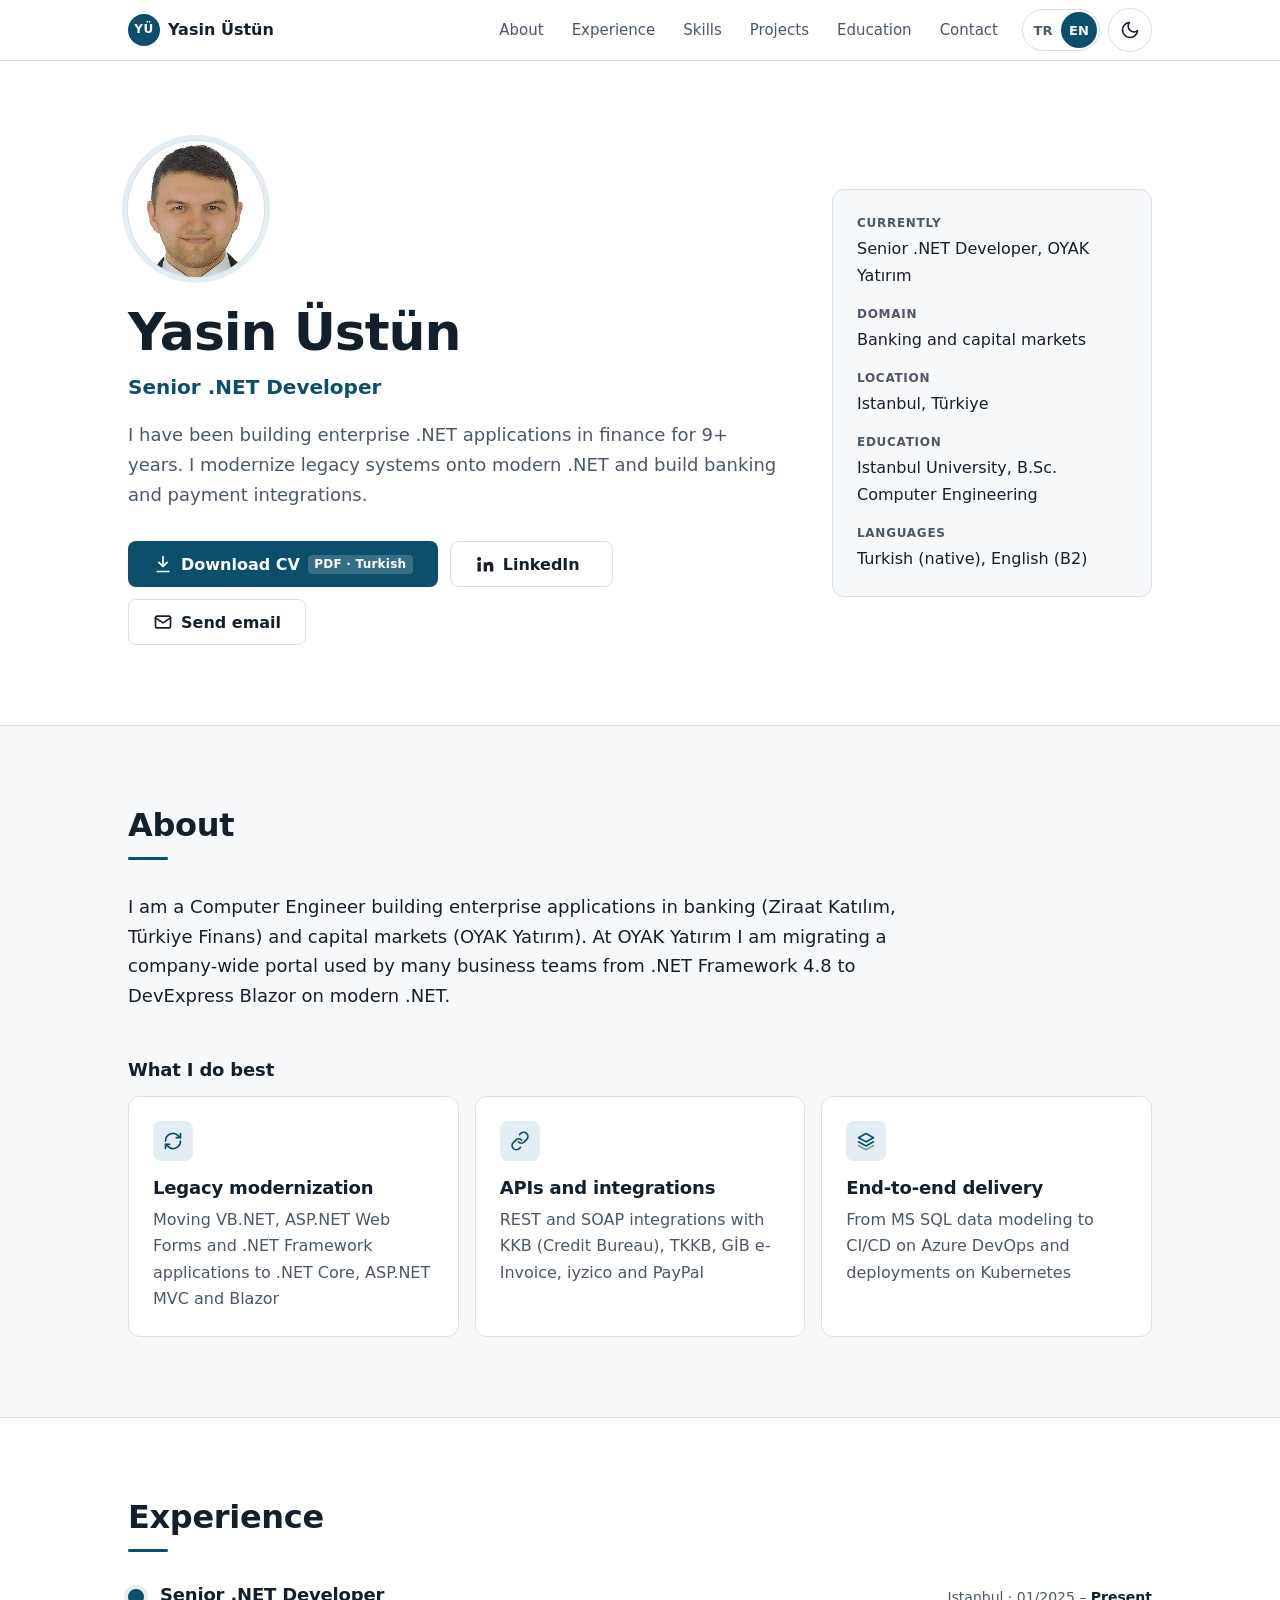
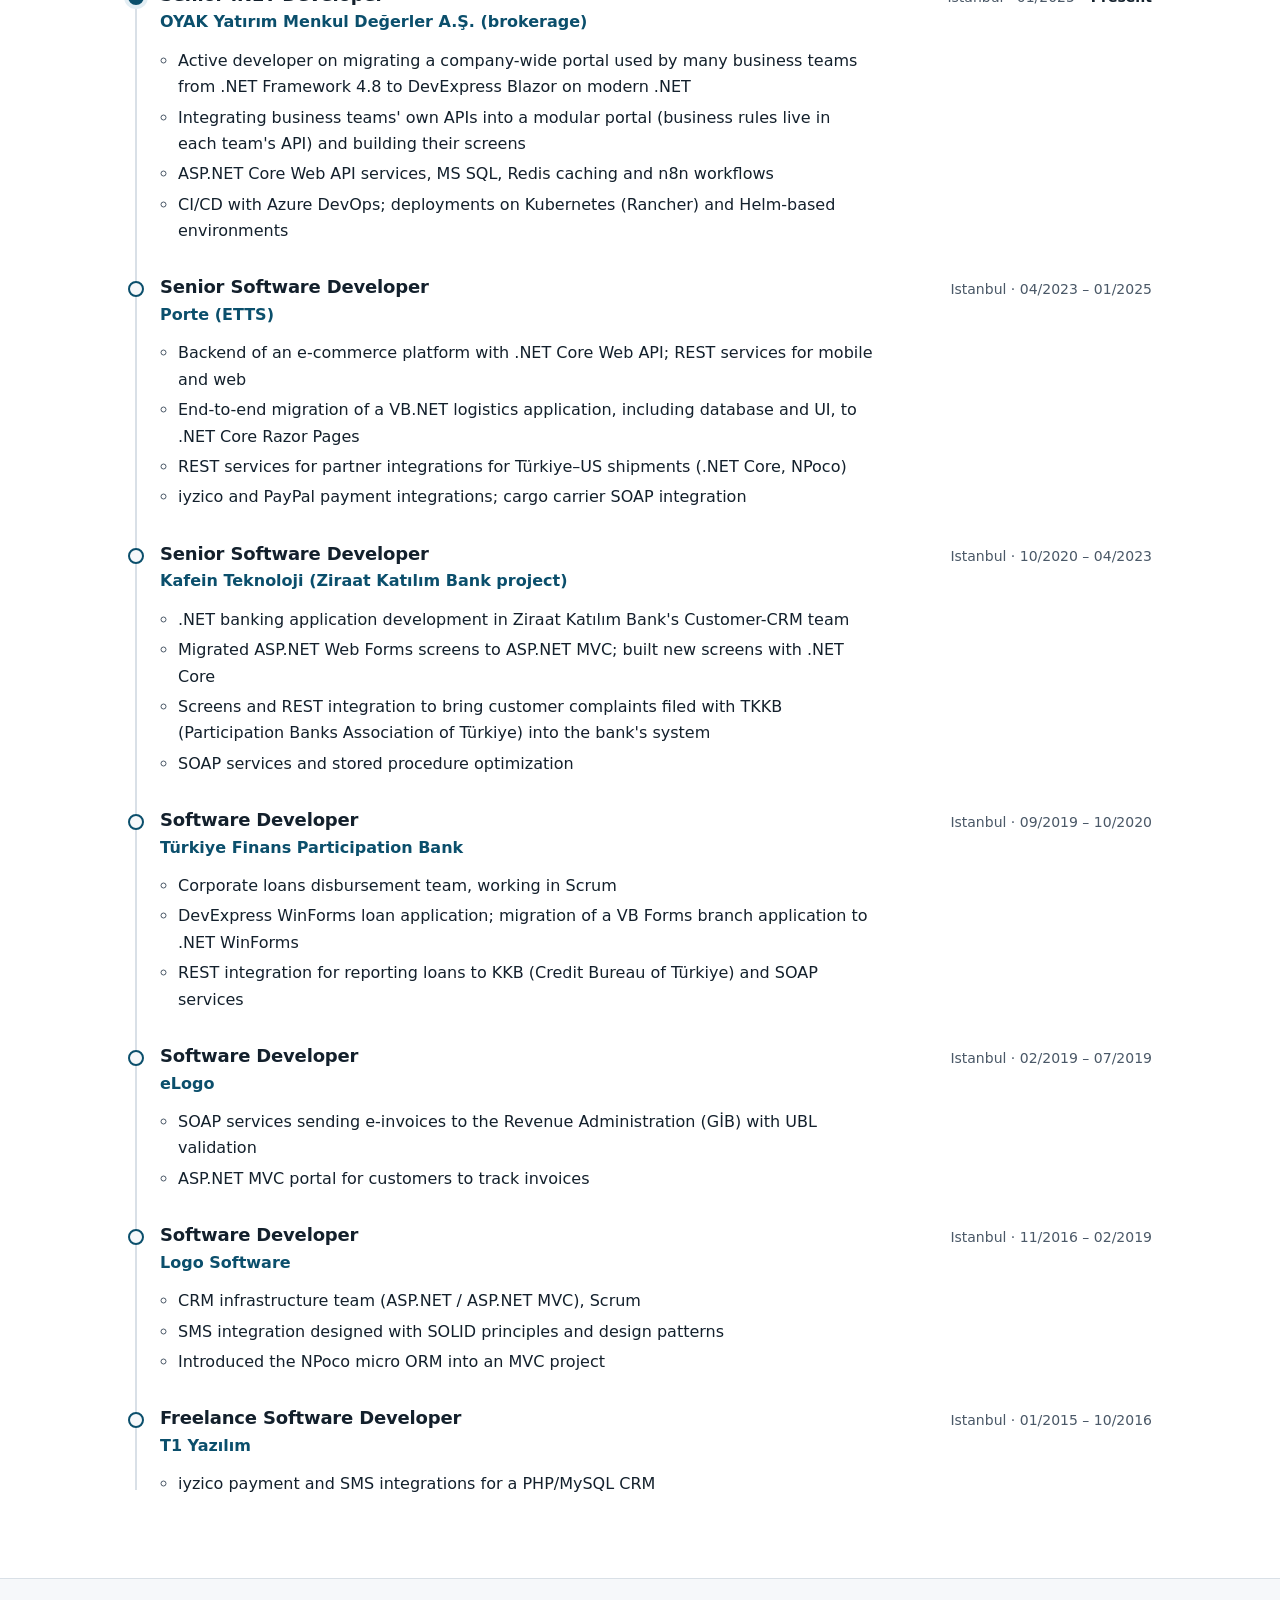
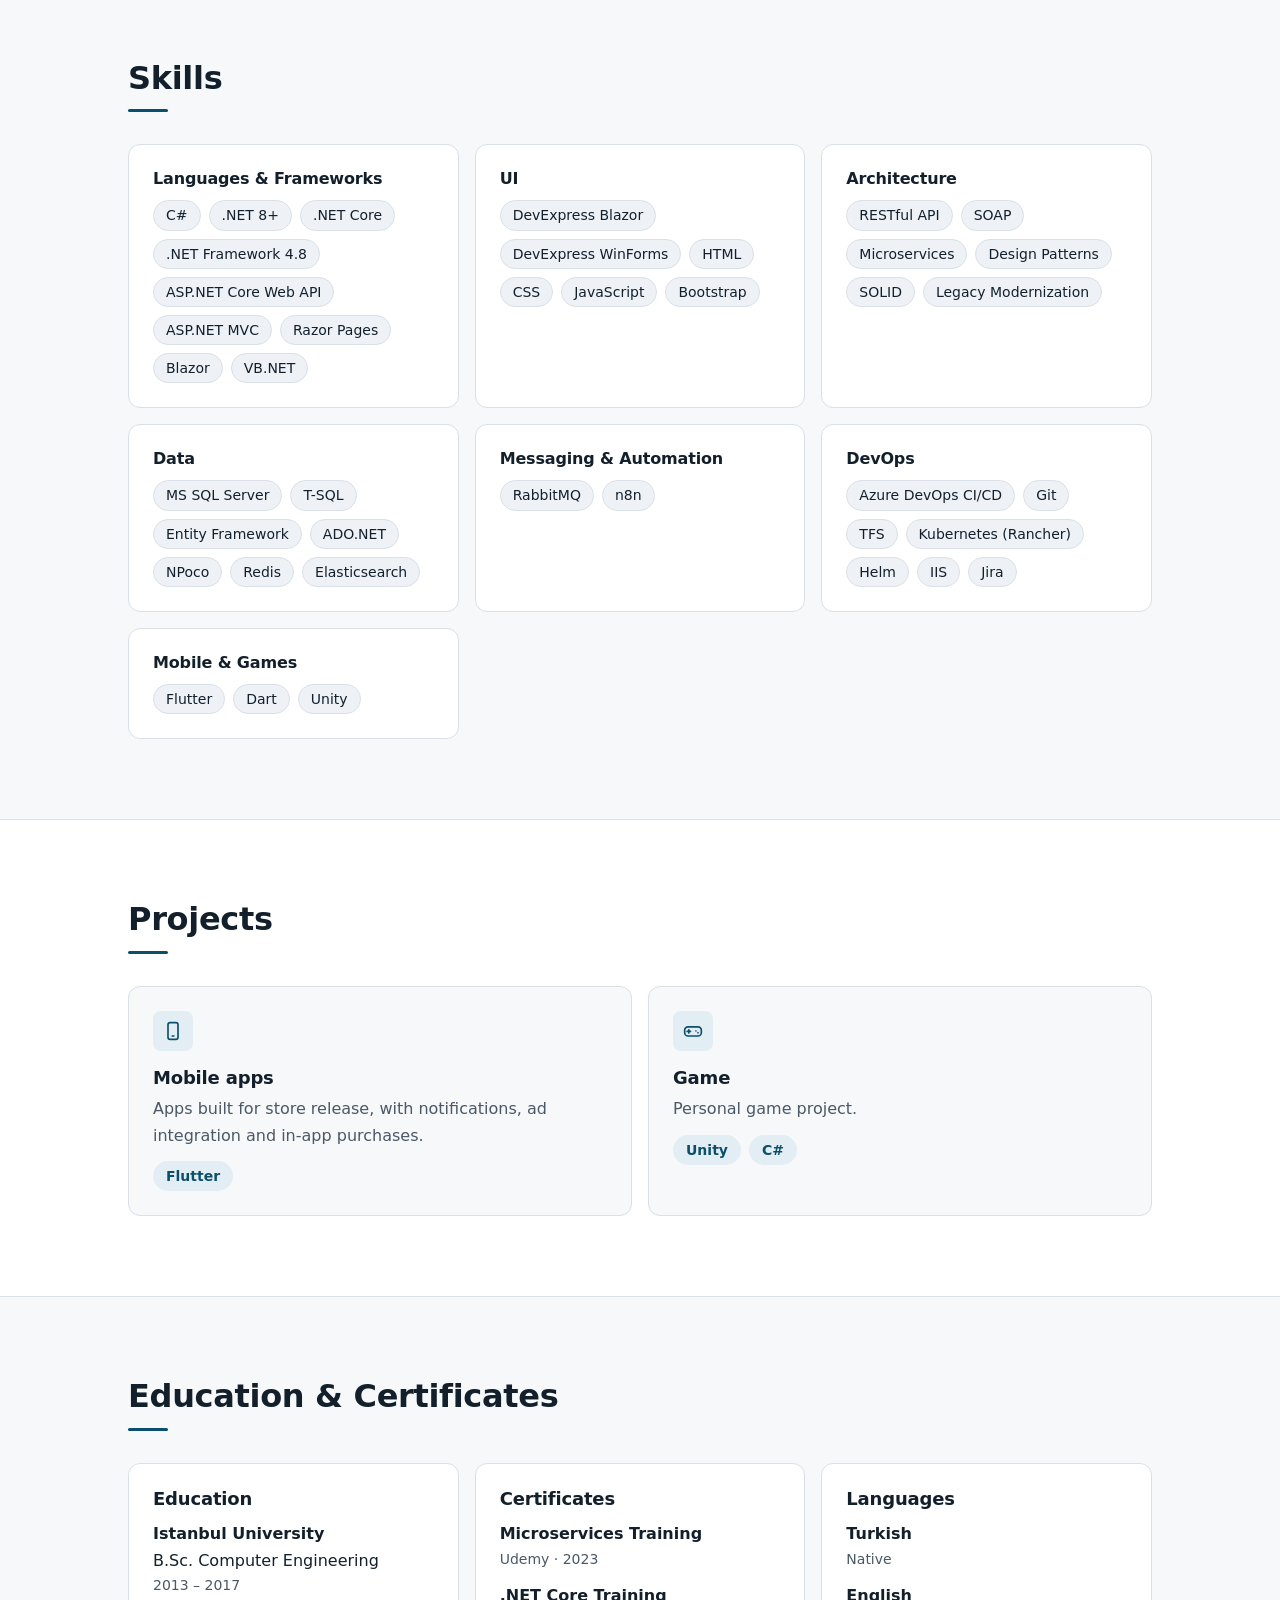
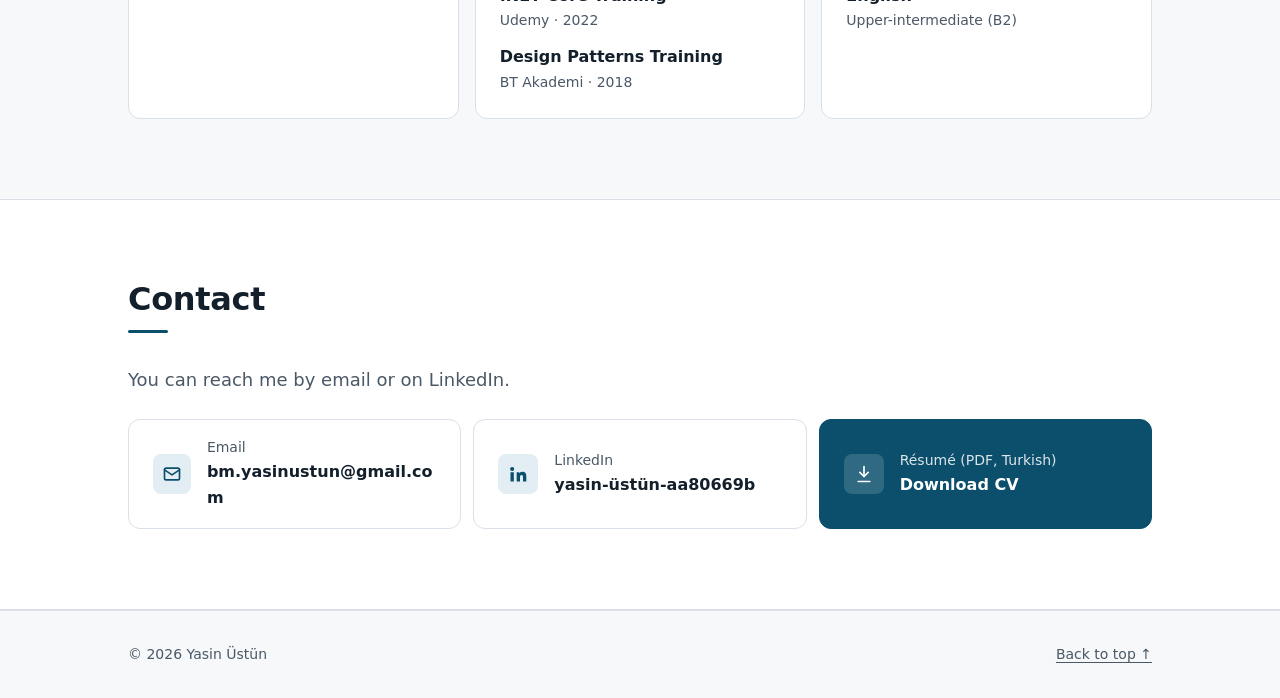
==== en/index.html @ 7d4d19da "Kişisel CV sitesi: TR/EN sayfalar, tema, SEO ve yayın paketi - index.html (TR) ve en/index.html (EN)" ====
<!DOCTYPE html>
<html lang="en" class="no-js">
<head>
  <meta charset="utf-8">
  <meta name="viewport" content="width=device-width, initial-scale=1">
  <title>Yasin Üstün — Senior .NET Developer</title>
  <meta name="description" content="Senior .NET Developer building enterprise .NET applications in finance for 9+ years. Legacy modernization, banking and payment integrations.">
  <meta name="author" content="Yasin Üstün">
  <link rel="canonical" href="https://yasinustun.ustunsoft.com/en/">
  <link rel="alternate" hreflang="tr" href="https://yasinustun.ustunsoft.com/">
  <link rel="alternate" hreflang="en" href="https://yasinustun.ustunsoft.com/en/">
  <link rel="alternate" hreflang="x-default" href="https://yasinustun.ustunsoft.com/">

  <meta name="theme-color" content="#ffffff" media="(prefers-color-scheme: light)">
  <meta name="theme-color" content="#13202d" media="(prefers-color-scheme: dark)">
  <link rel="icon" href="../favicon.svg" type="image/svg+xml">
  <link rel="apple-touch-icon" href="../apple-touch-icon.png">

  <meta property="og:type" content="profile">
  <meta property="og:site_name" content="Yasin Üstün">
  <meta property="og:locale" content="en_US">
  <meta property="og:locale:alternate" content="tr_TR">
  <meta property="og:url" content="https://yasinustun.ustunsoft.com/en/">
  <meta property="og:title" content="Yasin Üstün — Senior .NET Developer">
  <meta property="og:description" content="I have been building enterprise .NET applications in finance for 9+ years. I modernize legacy systems onto modern .NET and build banking and payment integrations.">
  <meta property="og:image" content="https://yasinustun.ustunsoft.com/assets/img/og-image.png">
  <meta property="og:image:width" content="1200">
  <meta property="og:image:height" content="630">
  <meta property="og:image:alt" content="Yasin Üstün — Senior .NET Developer">
  <meta property="profile:first_name" content="Yasin">
  <meta property="profile:last_name" content="Üstün">
  <meta name="twitter:card" content="summary_large_image">
  <meta name="twitter:title" content="Yasin Üstün — Senior .NET Developer">
  <meta name="twitter:description" content="I have been building enterprise .NET applications in finance for 9+ years. I modernize legacy systems onto modern .NET and build banking and payment integrations.">
  <meta name="twitter:image" content="https://yasinustun.ustunsoft.com/assets/img/og-image.png">
  <meta name="twitter:image:alt" content="Yasin Üstün — Senior .NET Developer">

  <script type="application/ld+json">
  {
    "@context": "https://schema.org",
    "@type": "Person",
    "name": "Yasin Üstün",
    "jobTitle": "Senior .NET Developer",
    "email": "mailto:bm.yasinustun@gmail.com",
    "url": "https://yasinustun.ustunsoft.com/en/",
    "image": "https://yasinustun.ustunsoft.com/assets/img/profile.jpg",
    "sameAs": ["https://www.linkedin.com/in/yasin-%C3%BCst%C3%BCn-aa80669b/"],
    "address": { "@type": "PostalAddress", "addressLocality": "Istanbul", "addressCountry": "TR" },
    "worksFor": { "@type": "Organization", "name": "OYAK Yatırım Menkul Değerler A.Ş." },
    "alumniOf": { "@type": "CollegeOrUniversity", "name": "Istanbul University" },
    "knowsLanguage": ["tr", "en"],
    "knowsAbout": ["C#", ".NET", "ASP.NET Core", "Blazor", "MS SQL Server", "Legacy modernization", "REST", "SOAP", "Azure DevOps", "Kubernetes"]
  }
  </script>

  <script>(function(d){d.className=d.className.replace("no-js","js");try{var t=localStorage.getItem("theme");if(t==="light"||t==="dark")d.setAttribute("data-theme",t)}catch(e){}})(document.documentElement);</script>
  <link rel="stylesheet" href="../css/style.css">
  <script src="../js/main.js" defer></script>
</head>
<body>
  <a class="skip-link" href="#main">Skip to content</a>

  <header class="site-header">
    <div class="container header-inner">
      <a class="brand" href="#top">
        <span class="brand-mark" aria-hidden="true">YÜ</span>
        <span class="brand-name">Yasin Üstün</span>
      </a>

      <nav class="site-nav" id="site-nav" aria-label="Main menu">
        <ul>
          <li><a href="#about">About</a></li>
          <li><a href="#experience">Experience</a></li>
          <li><a href="#skills">Skills</a></li>
          <li><a href="#projects">Projects</a></li>
          <li><a href="#education">Education</a></li>
          <li><a href="#contact">Contact</a></li>
        </ul>
      </nav>

      <div class="header-actions">
        <div class="lang-switch">
          <a href="../" hreflang="tr" lang="tr" aria-label="TR – Türkçe sürüm" title="Türkçe">TR</a>
          <span class="is-current" title="English">EN</span>
        </div>
        <button class="icon-btn theme-toggle" type="button" aria-label="Switch to dark theme" data-label-dark="Switch to dark theme" data-label-light="Switch to light theme">
          <svg class="icon-moon" width="20" height="20" viewBox="0 0 24 24" fill="none" stroke="currentColor" stroke-width="2" stroke-linecap="round" stroke-linejoin="round" aria-hidden="true" focusable="false"><path d="M21 12.8A9 9 0 1 1 11.2 3a7 7 0 0 0 9.8 9.8Z"/></svg>
          <svg class="icon-sun" width="20" height="20" viewBox="0 0 24 24" fill="none" stroke="currentColor" stroke-width="2" stroke-linecap="round" stroke-linejoin="round" aria-hidden="true" focusable="false"><circle cx="12" cy="12" r="4"/><path d="M12 2v2M12 20v2M4.93 4.93l1.41 1.41M17.66 17.66l1.41 1.41M2 12h2M20 12h2M4.93 19.07l1.41-1.41M17.66 6.34l1.41-1.41"/></svg>
        </button>
        <button class="icon-btn menu-toggle" type="button" aria-expanded="false" aria-controls="site-nav" aria-label="Open menu" data-label-open="Open menu" data-label-close="Close menu">
          <svg width="20" height="20" viewBox="0 0 24 24" fill="none" stroke="currentColor" stroke-width="2" stroke-linecap="round" aria-hidden="true" focusable="false"><path d="M4 7h16M4 12h16M4 17h16"/></svg>
        </button>
      </div>
    </div>
  </header>

  <main id="main">
    <!-- 1. Hero -->
    <section class="hero" id="top" aria-labelledby="hero-title">
      <div class="container hero-grid">
        <div class="hero-text">
          <picture class="avatar">
            <source srcset="../assets/img/profile.webp" type="image/webp">
            <img src="../assets/img/profile.jpg" width="480" height="480" alt="Portrait of Yasin Üstün" fetchpriority="high">
          </picture>
          <h1 id="hero-title">Yasin Üstün</h1>
          <p class="hero-role">Senior .NET Developer</p>
          <p class="hero-lead">I have been building enterprise .NET applications in finance for 9+ years. I modernize legacy systems onto modern .NET and build banking and payment integrations.</p>

          <div class="hero-actions">
            <!-- English CV is not ready yet: points to the Turkish PDF. When assets/cv/Yasin_Ustun_CV_EN.pdf exists, update both CV links on this page. -->
            <a class="btn btn-primary" href="../assets/cv/Yasin_Ustun_CV_TR.pdf" download="Yasin_Ustun_CV_TR.pdf">
              <svg width="20" height="20" viewBox="0 0 24 24" fill="none" stroke="currentColor" stroke-width="2" stroke-linecap="round" stroke-linejoin="round" aria-hidden="true" focusable="false"><path d="M12 3v12"/><path d="m7 10 5 5 5-5"/><path d="M5 21h14"/></svg>
              Download CV <span class="btn-meta">PDF · Turkish</span>
            </a>
            <a class="btn btn-secondary" href="https://www.linkedin.com/in/yasin-%C3%BCst%C3%BCn-aa80669b/" target="_blank" rel="noopener">
              <svg width="20" height="20" viewBox="0 0 24 24" fill="currentColor" aria-hidden="true" focusable="false"><path d="M4.98 3.5a2.5 2.5 0 1 1 0 5 2.5 2.5 0 0 1 0-5ZM3 9.75h4V21H3V9.75Zm6.5 0h3.83v1.54h.06c.53-1 1.84-2.06 3.79-2.06 4.05 0 4.8 2.67 4.8 6.13V21h-4v-4.98c0-1.19-.02-2.72-1.66-2.72-1.66 0-1.91 1.3-1.91 2.64V21h-4V9.75Z"/></svg>
              LinkedIn<span class="sr-only"> (opens in a new tab)</span>
            </a>
            <a class="btn btn-secondary" href="mailto:bm.yasinustun@gmail.com">
              <svg width="20" height="20" viewBox="0 0 24 24" fill="none" stroke="currentColor" stroke-width="2" stroke-linecap="round" stroke-linejoin="round" aria-hidden="true" focusable="false"><rect x="3" y="5" width="18" height="14" rx="2"/><path d="m3 7 9 6 9-6"/></svg>
              Send email
            </a>
          </div>
        </div>

        <aside class="hero-card" aria-label="Key facts">
          <dl class="facts">
            <div>
              <dt>Currently</dt>
              <dd>Senior .NET Developer, OYAK Yatırım</dd>
            </div>
            <div>
              <dt>Domain</dt>
              <dd>Banking and capital markets</dd>
            </div>
            <div>
              <dt>Location</dt>
              <dd>Istanbul, Türkiye</dd>
            </div>
            <div>
              <dt>Education</dt>
              <dd>Istanbul University, B.Sc. Computer Engineering</dd>
            </div>
            <div>
              <dt>Languages</dt>
              <dd>Turkish (native), English (B2)</dd>
            </div>
          </dl>
        </aside>
      </div>
    </section>

    <!-- 2. About -->
    <section class="section" id="about" aria-labelledby="about-title">
      <div class="container">
        <h2 class="section-title" id="about-title">About</h2>
        <p class="prose">I am a Computer Engineer building enterprise applications in banking (Ziraat Katılım, Türkiye Finans) and capital markets (OYAK Yatırım). At OYAK Yatırım I am migrating a company-wide portal used by many business teams from .NET Framework 4.8 to DevExpress Blazor on modern .NET.</p>

        <h3 class="sub-title">What I do best</h3>
        <ul class="cards cards-3">
          <li class="card">
            <span class="card-icon" aria-hidden="true"><svg width="20" height="20" viewBox="0 0 24 24" fill="none" stroke="currentColor" stroke-width="2" stroke-linecap="round" stroke-linejoin="round" focusable="false"><path d="M3 12a9 9 0 0 1 15.5-6.2L21 8"/><path d="M21 3v5h-5"/><path d="M21 12a9 9 0 0 1-15.5 6.2L3 16"/><path d="M3 21v-5h5"/></svg></span>
            <h4>Legacy modernization</h4>
            <p>Moving VB.NET, ASP.NET Web Forms and .NET Framework applications to .NET Core, ASP.NET MVC and Blazor</p>
          </li>
          <li class="card">
            <span class="card-icon" aria-hidden="true"><svg width="20" height="20" viewBox="0 0 24 24" fill="none" stroke="currentColor" stroke-width="2" stroke-linecap="round" stroke-linejoin="round" focusable="false"><path d="M10 13a5 5 0 0 0 7.07 0l3-3a5 5 0 0 0-7.07-7.07l-1.5 1.5"/><path d="M14 11a5 5 0 0 0-7.07 0l-3 3a5 5 0 0 0 7.07 7.07l1.5-1.5"/></svg></span>
            <h4>APIs and integrations</h4>
            <p>REST and SOAP integrations with KKB (Credit Bureau), TKKB, GİB e-Invoice, iyzico and PayPal</p>
          </li>
          <li class="card">
            <span class="card-icon" aria-hidden="true"><svg width="20" height="20" viewBox="0 0 24 24" fill="none" stroke="currentColor" stroke-width="2" stroke-linecap="round" stroke-linejoin="round" focusable="false"><path d="m12 3 9 5-9 5-9-5 9-5Z"/><path d="m3 13 9 5 9-5"/><path d="m3 17.5 9 5 9-5" opacity=".5"/></svg></span>
            <h4>End-to-end delivery</h4>
            <p>From MS SQL data modeling to CI/CD on Azure DevOps and deployments on Kubernetes</p>
          </li>
        </ul>
      </div>
    </section>

    <!-- 3. Experience -->
    <section class="section section--alt" id="experience" aria-labelledby="experience-title">
      <div class="container">
        <h2 class="section-title" id="experience-title">Experience</h2>
        <ol class="timeline">
          <li class="timeline-item is-current">
            <article>
              <div class="job-head">
                <h3 class="job-title">Senior .NET Developer</h3>
                <p class="job-company">OYAK Yatırım Menkul Değerler A.Ş. (brokerage)</p>
                <p class="job-meta">Istanbul · <time datetime="2025-01">01/2025</time> – <span class="job-now">Present</span></p>
              </div>
              <ul class="job-points">
                <li>Active developer on migrating a company-wide portal used by many business teams from .NET Framework 4.8 to DevExpress Blazor on modern .NET</li>
                <li>Integrating business teams' own APIs into a modular portal (business rules live in each team's API) and building their screens</li>
                <li>ASP.NET Core Web API services, MS SQL, Redis caching and n8n workflows</li>
                <li>CI/CD with Azure DevOps; deployments on Kubernetes (Rancher) and Helm-based environments</li>
              </ul>
            </article>
          </li>
          <li class="timeline-item">
            <article>
              <div class="job-head">
                <h3 class="job-title">Senior Software Developer</h3>
                <p class="job-company">Porte (ETTS)</p>
                <p class="job-meta">Istanbul · <time datetime="2023-04">04/2023</time> – <time datetime="2025-01">01/2025</time></p>
              </div>
              <ul class="job-points">
                <li>Backend of an e-commerce platform with .NET Core Web API; REST services for mobile and web</li>
                <li>End-to-end migration of a VB.NET logistics application, including database and UI, to .NET Core Razor Pages</li>
                <li>REST services for partner integrations for Türkiye–US shipments (.NET Core, NPoco)</li>
                <li>iyzico and PayPal payment integrations; cargo carrier SOAP integration</li>
              </ul>
            </article>
          </li>
          <li class="timeline-item">
            <article>
              <div class="job-head">
                <h3 class="job-title">Senior Software Developer</h3>
                <p class="job-company">Kafein Teknoloji (Ziraat Katılım Bank project)</p>
                <p class="job-meta">Istanbul · <time datetime="2020-10">10/2020</time> – <time datetime="2023-04">04/2023</time></p>
              </div>
              <ul class="job-points">
                <li>.NET banking application development in Ziraat Katılım Bank's Customer-CRM team</li>
                <li>Migrated ASP.NET Web Forms screens to ASP.NET MVC; built new screens with .NET Core</li>
                <li>Screens and REST integration to bring customer complaints filed with TKKB (Participation Banks Association of Türkiye) into the bank's system</li>
                <li>SOAP services and stored procedure optimization</li>
              </ul>
            </article>
          </li>
          <li class="timeline-item">
            <article>
              <div class="job-head">
                <h3 class="job-title">Software Developer</h3>
                <p class="job-company">Türkiye Finans Participation Bank</p>
                <p class="job-meta">Istanbul · <time datetime="2019-09">09/2019</time> – <time datetime="2020-10">10/2020</time></p>
              </div>
              <ul class="job-points">
                <li>Corporate loans disbursement team, working in Scrum</li>
                <li>DevExpress WinForms loan application; migration of a VB Forms branch application to .NET WinForms</li>
                <li>REST integration for reporting loans to KKB (Credit Bureau of Türkiye) and SOAP services</li>
              </ul>
            </article>
          </li>
          <li class="timeline-item">
            <article>
              <div class="job-head">
                <h3 class="job-title">Software Developer</h3>
                <p class="job-company">eLogo</p>
                <p class="job-meta">Istanbul · <time datetime="2019-02">02/2019</time> – <time datetime="2019-07">07/2019</time></p>
              </div>
              <ul class="job-points">
                <li>SOAP services sending e-invoices to the Revenue Administration (GİB) with UBL validation</li>
                <li>ASP.NET MVC portal for customers to track invoices</li>
              </ul>
            </article>
          </li>
          <li class="timeline-item">
            <article>
              <div class="job-head">
                <h3 class="job-title">Software Developer</h3>
                <p class="job-company">Logo Software</p>
                <p class="job-meta">Istanbul · <time datetime="2016-11">11/2016</time> – <time datetime="2019-02">02/2019</time></p>
              </div>
              <ul class="job-points">
                <li>CRM infrastructure team (ASP.NET / ASP.NET MVC), Scrum</li>
                <li>SMS integration designed with SOLID principles and design patterns</li>
                <li>Introduced the NPoco micro ORM into an MVC project</li>
              </ul>
            </article>
          </li>
          <li class="timeline-item">
            <article>
              <div class="job-head">
                <h3 class="job-title">Freelance Software Developer</h3>
                <p class="job-company">T1 Yazılım</p>
                <p class="job-meta">Istanbul · <time datetime="2015-01">01/2015</time> – <time datetime="2016-10">10/2016</time></p>
              </div>
              <ul class="job-points">
                <li>iyzico payment and SMS integrations for a PHP/MySQL CRM</li>
              </ul>
            </article>
          </li>
        </ol>
      </div>
    </section>

    <!-- 4. Skills -->
    <section class="section" id="skills" aria-labelledby="skills-title">
      <div class="container">
        <h2 class="section-title" id="skills-title">Skills</h2>
        <div class="skills-grid">
          <div class="card skill-group">
            <h3>Languages &amp; Frameworks</h3>
            <ul class="chips">
              <li>C#</li><li>.NET 8+</li><li>.NET Core</li><li>.NET Framework 4.8</li><li>ASP.NET Core Web API</li><li>ASP.NET MVC</li><li>Razor Pages</li><li>Blazor</li><li>VB.NET</li>
            </ul>
          </div>
          <div class="card skill-group">
            <h3>UI</h3>
            <ul class="chips">
              <li>DevExpress Blazor</li><li>DevExpress WinForms</li><li>HTML</li><li>CSS</li><li>JavaScript</li><li>Bootstrap</li>
            </ul>
          </div>
          <div class="card skill-group">
            <h3>Architecture</h3>
            <ul class="chips">
              <li>RESTful API</li><li>SOAP</li><li>Microservices</li><li>Design Patterns</li><li>SOLID</li><li>Legacy Modernization</li>
            </ul>
          </div>
          <div class="card skill-group">
            <h3>Data</h3>
            <ul class="chips">
              <li>MS SQL Server</li><li>T-SQL</li><li>Entity Framework</li><li>ADO.NET</li><li>NPoco</li><li>Redis</li><li>Elasticsearch</li>
            </ul>
          </div>
          <div class="card skill-group">
            <h3>Messaging &amp; Automation</h3>
            <ul class="chips">
              <li>RabbitMQ</li><li>n8n</li>
            </ul>
          </div>
          <div class="card skill-group">
            <h3>DevOps</h3>
            <ul class="chips">
              <li>Azure DevOps CI/CD</li><li>Git</li><li>TFS</li><li>Kubernetes (Rancher)</li><li>Helm</li><li>IIS</li><li>Jira</li>
            </ul>
          </div>
          <div class="card skill-group">
            <h3>Mobile &amp; Games</h3>
            <ul class="chips">
              <li>Flutter</li><li>Dart</li><li>Unity</li>
            </ul>
          </div>
        </div>
      </div>
    </section>

    <!-- 5. Projects -->
    <section class="section section--alt" id="projects" aria-labelledby="projects-title">
      <div class="container">
        <h2 class="section-title" id="projects-title">Projects</h2>
        <ul class="cards cards-2">
          <li class="card">
            <span class="card-icon" aria-hidden="true"><svg width="20" height="20" viewBox="0 0 24 24" fill="none" stroke="currentColor" stroke-width="2" stroke-linecap="round" stroke-linejoin="round" focusable="false"><rect x="6" y="2" width="12" height="20" rx="2.5"/><path d="M11 18h2"/></svg></span>
            <h3>Mobile apps</h3>
            <p>Apps built for store release, with notifications, ad integration and in-app purchases.</p>
            <ul class="chips chips-accent"><li>Flutter</li></ul>
          </li>
          <li class="card">
            <span class="card-icon" aria-hidden="true"><svg width="20" height="20" viewBox="0 0 24 24" fill="none" stroke="currentColor" stroke-width="2" stroke-linecap="round" stroke-linejoin="round" focusable="false"><rect x="2" y="7" width="20" height="11" rx="4"/><path d="M7 10.5v4M5 12.5h4"/><path d="M15.5 12h.01M18 14h.01"/></svg></span>
            <h3>Game</h3>
            <p>Personal game project.</p>
            <ul class="chips chips-accent"><li>Unity</li><li>C#</li></ul>
          </li>
        </ul>
      </div>
    </section>

    <!-- 6. Education & Certificates -->
    <section class="section" id="education" aria-labelledby="education-title">
      <div class="container">
        <h2 class="section-title" id="education-title">Education &amp; Certificates</h2>
        <div class="cards cards-3">
          <div class="card">
            <h3>Education</h3>
            <ul class="edu-list">
              <li><strong>Istanbul University</strong>B.Sc. Computer Engineering<span>2013 – 2017</span></li>
            </ul>
          </div>
          <div class="card">
            <h3>Certificates</h3>
            <ul class="edu-list">
              <li><strong>Microservices Training</strong><span>Udemy · 2023</span></li>
              <li><strong>.NET Core Training</strong><span>Udemy · 2022</span></li>
              <li><strong>Design Patterns Training</strong><span>BT Akademi · 2018</span></li>
            </ul>
          </div>
          <div class="card">
            <h3>Languages</h3>
            <ul class="edu-list">
              <li><strong>Turkish</strong><span>Native</span></li>
              <li><strong>English</strong><span>Upper-intermediate (B2)</span></li>
            </ul>
          </div>
        </div>
      </div>
    </section>

    <!-- 7. Contact -->
    <section class="section section--alt" id="contact" aria-labelledby="contact-title">
      <div class="container">
        <h2 class="section-title" id="contact-title">Contact</h2>
        <p class="contact-lead">You can reach me by email or on LinkedIn.</p>
        <ul class="contact-list">
          <li>
            <a class="contact-link" href="mailto:bm.yasinustun@gmail.com">
              <span class="card-icon" aria-hidden="true"><svg width="20" height="20" viewBox="0 0 24 24" fill="none" stroke="currentColor" stroke-width="2" stroke-linecap="round" stroke-linejoin="round" focusable="false"><rect x="3" y="5" width="18" height="14" rx="2"/><path d="m3 7 9 6 9-6"/></svg></span>
              <span class="contact-text"><span class="contact-label">Email</span><span class="contact-value">bm.yasinustun@gmail.com</span></span>
            </a>
          </li>
          <li>
            <a class="contact-link" href="https://www.linkedin.com/in/yasin-%C3%BCst%C3%BCn-aa80669b/" target="_blank" rel="noopener">
              <span class="card-icon" aria-hidden="true"><svg width="20" height="20" viewBox="0 0 24 24" fill="currentColor" focusable="false"><path d="M4.98 3.5a2.5 2.5 0 1 1 0 5 2.5 2.5 0 0 1 0-5ZM3 9.75h4V21H3V9.75Zm6.5 0h3.83v1.54h.06c.53-1 1.84-2.06 3.79-2.06 4.05 0 4.8 2.67 4.8 6.13V21h-4v-4.98c0-1.19-.02-2.72-1.66-2.72-1.66 0-1.91 1.3-1.91 2.64V21h-4V9.75Z"/></svg></span>
              <span class="contact-text"><span class="contact-label">LinkedIn</span><span class="contact-value">yasin-üstün-aa80669b</span></span>
              <span class="sr-only"> (opens in a new tab)</span>
            </a>
          </li>
          <li>
            <a class="contact-link contact-link--primary" href="../assets/cv/Yasin_Ustun_CV_TR.pdf" download="Yasin_Ustun_CV_TR.pdf">
              <span class="card-icon" aria-hidden="true"><svg width="20" height="20" viewBox="0 0 24 24" fill="none" stroke="currentColor" stroke-width="2" stroke-linecap="round" stroke-linejoin="round" focusable="false"><path d="M12 3v12"/><path d="m7 10 5 5 5-5"/><path d="M5 21h14"/></svg></span>
              <span class="contact-text"><span class="contact-label">Résumé (PDF, Turkish)</span><span class="contact-value">Download CV</span></span>
            </a>
          </li>
        </ul>
      </div>
    </section>
  </main>

  <footer class="site-footer">
    <div class="container footer-inner">
      <p>© <span data-year>2026</span> Yasin Üstün</p>
      <p><a href="#top">Back to top ↑</a></p>
    </div>
  </footer>
</body>
</html>
---- css/style.css ----
/* ==========================================================================
   yasinustun.ustunsoft.com — tek stil dosyası
   Bölümler: 1) Token'lar  2) Temel  3) Yardımcılar  4) Header  5) Butonlar
             6) Hero  7) Bölümler  8) Kartlar  9) Timeline  10) Chip'ler
             11) Eğitim  12) İletişim  13) Footer  14) Hareket  15) Yazdırma
   ========================================================================== */

/* 1) Token'lar ------------------------------------------------------------ */
:root {
  color-scheme: light;

  /* Renkler — açık tema */
  --bg: #f6f8fa;
  --surface: #ffffff;
  --surface-2: #eef2f6;
  --text: #13202c;
  --text-muted: #4a5867;
  --border: #d9e0e7;
  --accent: #0b4f6c;
  --accent-hover: #083b51;
  --accent-soft: #e3eef4;
  --on-accent: #ffffff;
  --focus: #0b6e99;
  --shadow: 0 1px 2px rgb(16 32 48 / 6%), 0 4px 16px rgb(16 32 48 / 6%);

  /* Tipografi */
  --font-sans: system-ui, -apple-system, "Segoe UI", Roboto, "Helvetica Neue",
    "Noto Sans", Arial, sans-serif;
  --fs-sm: 0.875rem;
  --fs-base: 1rem;
  --fs-md: 1.125rem;
  --fs-lg: 1.25rem;
  --fs-xl: clamp(1.5rem, 1.2rem + 1.2vw, 2rem);
  --fs-hero: clamp(2.125rem, 1.6rem + 2.6vw, 3.25rem);
  --lh-tight: 1.2;
  --lh-base: 1.65;

  /* Boşluklar */
  --space-1: 0.25rem;
  --space-2: 0.5rem;
  --space-3: 0.75rem;
  --space-4: 1rem;
  --space-5: 1.5rem;
  --space-6: 2rem;
  --space-7: 3rem;
  --space-8: clamp(3rem, 2rem + 4vw, 5rem);

  /* Yerleşim */
  --container: 68rem;
  --measure: 70ch;
  --radius: 0.75rem;
  --radius-sm: 0.5rem;
  --header-h: 3.75rem;
  --transition: 150ms ease;
}

/* Koyu tema token'ları: sistem tercihi (kullanıcı açık seçmediyse) */
@media (prefers-color-scheme: dark) {
  :root:not([data-theme="light"]) {
    color-scheme: dark;
    --bg: #0d1620;
    --surface: #13202d;
    --surface-2: #1a2a3a;
    --text: #e6edf3;
    --text-muted: #a5b3c1;
    --border: #273a4d;
    --accent: #6cbde0;
    --accent-hover: #93d0ea;
    --accent-soft: #163447;
    --on-accent: #08131c;
    --focus: #8fd3f0;
    --shadow: 0 1px 2px rgb(0 0 0 / 30%), 0 4px 16px rgb(0 0 0 / 25%);
  }
}

/* Koyu tema token'ları: kullanıcı seçimi */
:root[data-theme="dark"] {
  color-scheme: dark;
  --bg: #0d1620;
  --surface: #13202d;
  --surface-2: #1a2a3a;
  --text: #e6edf3;
  --text-muted: #a5b3c1;
  --border: #273a4d;
  --accent: #6cbde0;
  --accent-hover: #93d0ea;
  --accent-soft: #163447;
  --on-accent: #08131c;
  --focus: #8fd3f0;
  --shadow: 0 1px 2px rgb(0 0 0 / 30%), 0 4px 16px rgb(0 0 0 / 25%);
}

/* 2) Temel ---------------------------------------------------------------- */
*,
*::before,
*::after {
  box-sizing: border-box;
}

html {
  -webkit-text-size-adjust: 100%;
  text-size-adjust: 100%;
}

body {
  margin: 0;
  background: var(--bg);
  color: var(--text);
  font-family: var(--font-sans);
  font-size: var(--fs-base);
  line-height: var(--lh-base);
  -webkit-font-smoothing: antialiased;
}

h1,
h2,
h3,
h4 {
  margin: 0;
  line-height: var(--lh-tight);
  font-weight: 700;
  letter-spacing: -0.01em;
}

p,
ul,
ol,
dl,
dd {
  margin: 0;
}

a {
  color: var(--accent);
  text-underline-offset: 0.18em;
  text-decoration-thickness: 1px;
}

a:hover {
  color: var(--accent-hover);
}

:focus-visible {
  outline: 3px solid var(--focus);
  outline-offset: 2px;
  border-radius: 4px;
}

[hidden] {
  display: none !important;
}

svg {
  flex-shrink: 0;
}

/* 3) Yardımcılar ---------------------------------------------------------- */
.container {
  width: 100%;
  max-width: var(--container);
  margin-inline: auto;
  padding-inline: clamp(1.25rem, 0.8rem + 2vw, 2rem);
}

.sr-only {
  position: absolute;
  width: 1px;
  height: 1px;
  padding: 0;
  margin: -1px;
  overflow: hidden;
  clip: rect(0 0 0 0);
  white-space: nowrap;
  border: 0;
}

.muted {
  color: var(--text-muted);
}

.skip-link {
  position: absolute;
  left: var(--space-4);
  top: -100px;
  z-index: 100;
  padding: var(--space-2) var(--space-4);
  background: var(--accent);
  color: var(--on-accent);
  border-radius: var(--radius-sm);
  font-weight: 600;
  text-decoration: none;
}

.skip-link:focus {
  top: var(--space-3);
  color: var(--on-accent);
}

/* 4) Header --------------------------------------------------------------- */
.site-header {
  position: sticky;
  top: 0;
  z-index: 50;
  background: color-mix(in srgb, var(--surface) 92%, transparent);
  border-bottom: 1px solid var(--border);
  -webkit-backdrop-filter: saturate(160%) blur(8px);
  backdrop-filter: saturate(160%) blur(8px);
}

.header-inner {
  display: flex;
  align-items: center;
  gap: var(--space-3);
  min-height: var(--header-h);
}

.brand {
  display: inline-flex;
  align-items: center;
  gap: var(--space-2);
  margin-right: auto;
  color: var(--text);
  font-weight: 700;
  text-decoration: none;
  white-space: nowrap;
}

.brand:hover {
  color: var(--text);
}

.brand-mark {
  display: inline-grid;
  place-items: center;
  width: 2rem;
  height: 2rem;
  border-radius: 50%;
  background: var(--accent);
  color: var(--on-accent);
  font-size: 0.75rem;
  letter-spacing: 0.04em;
}

.site-nav ul {
  display: flex;
  gap: var(--space-1);
  list-style: none;
  padding: 0;
}

.site-nav a {
  display: block;
  padding: var(--space-2) var(--space-3);
  border-radius: var(--radius-sm);
  color: var(--text-muted);
  font-size: 0.9375rem;
  font-weight: 500;
  text-decoration: none;
  white-space: nowrap;
  transition: color var(--transition), background-color var(--transition);
}

.site-nav a:hover {
  color: var(--text);
  background: var(--surface-2);
}

.header-actions {
  display: flex;
  align-items: center;
  gap: var(--space-2);
}

.lang-switch {
  display: inline-flex;
  padding: 2px;
  border: 1px solid var(--border);
  border-radius: 999px;
  font-size: 0.8125rem;
  font-weight: 600;
  line-height: 1;
}

.lang-switch > * {
  display: inline-grid;
  place-items: center;
  min-width: 2.25rem;
  min-height: 2.25rem;
  padding: 0 var(--space-2);
  border-radius: 999px;
  text-decoration: none;
}

.lang-switch .is-current {
  background: var(--accent);
  color: var(--on-accent);
}

.lang-switch a {
  color: var(--text-muted);
  transition: color var(--transition), background-color var(--transition);
}

.lang-switch a:hover {
  color: var(--text);
  background: var(--surface-2);
}

.icon-btn {
  display: inline-grid;
  place-items: center;
  width: 2.75rem;
  height: 2.75rem;
  padding: 0;
  border: 1px solid var(--border);
  border-radius: 50%;
  background: transparent;
  color: var(--text);
  cursor: pointer;
  transition: background-color var(--transition), border-color var(--transition);
}

.icon-btn:hover {
  background: var(--surface-2);
}

/* JS yoksa çalışmayacak düğmeleri gizle */
.no-js .theme-toggle,
.menu-toggle {
  display: none;
}

/* Tema simgesi: açık temada ay (koyuya geç), koyu temada güneş (açığa geç) */
.theme-toggle .icon-sun {
  display: none;
}

:root[data-theme="dark"] .theme-toggle .icon-sun {
  display: block;
}

:root[data-theme="dark"] .theme-toggle .icon-moon {
  display: none;
}

@media (prefers-color-scheme: dark) {
  :root:not([data-theme="light"]) .theme-toggle .icon-sun {
    display: block;
  }

  :root:not([data-theme="light"]) .theme-toggle .icon-moon {
    display: none;
  }
}

/* Mobil menü */
@media (max-width: 53.9375em) {
  .header-inner {
    flex-wrap: wrap;
  }

  /* JS açık: açılır panel */
  .js .menu-toggle {
    display: inline-grid;
  }

  .js .site-nav {
    display: none;
    position: absolute;
    top: 100%;
    left: 0;
    right: 0;
    background: var(--surface);
    border-bottom: 1px solid var(--border);
    box-shadow: var(--shadow);
  }

  .js .site-nav.is-open {
    display: block;
  }

  .js .site-nav ul {
    flex-direction: column;
    gap: 0;
    max-width: var(--container);
    margin-inline: auto;
    padding: var(--space-2) clamp(0.5rem, 2vw, 1rem) var(--space-3);
  }

  .js .site-nav a {
    padding: var(--space-3) var(--space-4);
    font-size: var(--fs-base);
  }

  /* JS kapalı: yatay kaydırılabilir şerit */
  .no-js .site-nav {
    order: 3;
    width: 100%;
    overflow-x: auto;
    margin-inline: calc(var(--space-3) * -1);
    padding-bottom: var(--space-2);
  }
}

@media (max-width: 22.5em) {
  .brand-mark {
    display: none;
  }
}

/* 5) Butonlar ------------------------------------------------------------- */
.btn {
  display: inline-flex;
  align-items: center;
  justify-content: center;
  gap: var(--space-2);
  min-height: 2.875rem;
  padding: var(--space-2) var(--space-5);
  border: 1px solid transparent;
  border-radius: var(--radius-sm);
  font-size: var(--fs-base);
  font-weight: 600;
  line-height: 1.2;
  text-decoration: none;
  transition: background-color var(--transition), border-color var(--transition),
    color var(--transition);
}

.btn-primary {
  background: var(--accent);
  color: var(--on-accent);
}

.btn-primary:hover {
  background: var(--accent-hover);
  color: var(--on-accent);
}

.btn-secondary {
  background: var(--surface);
  border-color: var(--border);
  color: var(--text);
}

.btn-secondary:hover {
  border-color: var(--accent);
  color: var(--accent);
}

.btn-meta {
  padding: 0.125rem 0.4rem;
  border-radius: 0.25rem;
  background: rgb(255 255 255 / 18%);
  font-size: 0.75rem;
  font-weight: 600;
  letter-spacing: 0.02em;
}

:root[data-theme="dark"] .btn-meta {
  background: rgb(0 0 0 / 15%);
}

@media (prefers-color-scheme: dark) {
  :root:not([data-theme="light"]) .btn-meta {
    background: rgb(0 0 0 / 15%);
  }
}

/* 6) Hero ----------------------------------------------------------------- */
.hero {
  padding-block: var(--space-8);
  background: var(--surface);
  border-bottom: 1px solid var(--border);
}

.hero-grid {
  display: grid;
  gap: var(--space-6);
  align-items: center;
}

/* Profil fotoğrafı (assets/img/profile.*). Fotoğraf kaldırılırsa
   <div class="avatar avatar--initials" aria-hidden="true">YÜ</div> kullan. */
.avatar {
  display: block;
  width: 7.5rem;
  height: 7.5rem;
  margin-bottom: var(--space-5);
  overflow: hidden;
  border-radius: 50%;
  background: var(--surface-2);
  box-shadow: 0 0 0 1px var(--border), 0 0 0 6px var(--accent-soft);
}

.avatar img {
  display: block;
  width: 100%;
  height: 100%;
  object-fit: cover;
}

.avatar--initials {
  display: grid;
  place-items: center;
  background: var(--accent);
  color: var(--on-accent);
  font-size: 2.25rem;
  font-weight: 700;
  letter-spacing: 0.04em;
}

@media (min-width: 54em) {
  .avatar {
    width: 8.5rem;
    height: 8.5rem;
  }
}

.hero h1 {
  font-size: var(--fs-hero);
  letter-spacing: -0.02em;
}

.hero-role {
  margin-top: var(--space-2);
  color: var(--accent);
  font-size: var(--fs-lg);
  font-weight: 600;
}

.hero-lead {
  max-width: 60ch;
  margin-top: var(--space-4);
  color: var(--text-muted);
  font-size: var(--fs-md);
}

.hero-actions {
  display: flex;
  flex-wrap: wrap;
  gap: var(--space-3);
  margin-top: var(--space-6);
}

.hero-card {
  padding: var(--space-5);
  border: 1px solid var(--border);
  border-radius: var(--radius);
  background: var(--bg);
}

.facts {
  display: grid;
  gap: var(--space-4);
}

.facts dt {
  color: var(--text-muted);
  font-size: 0.75rem;
  font-weight: 600;
  letter-spacing: 0.06em;
  text-transform: uppercase;
}

.facts dd {
  margin-top: 0.125rem;
  font-weight: 500;
}

@media (max-width: 29.9375em) {
  .hero-actions .btn {
    flex: 1 1 100%;
  }
}

@media (min-width: 54em) {
  .hero-grid {
    grid-template-columns: minmax(0, 1fr) 20rem;
    gap: var(--space-7);
  }
}

/* 7) Bölümler ------------------------------------------------------------- */
.section {
  padding-block: var(--space-8);
  scroll-margin-top: var(--header-h);
}

.section--alt {
  background: var(--surface);
  border-block: 1px solid var(--border);
}

.section-title {
  margin-bottom: var(--space-6);
  font-size: var(--fs-xl);
}

.section-title::after {
  content: "";
  display: block;
  width: 2.5rem;
  height: 3px;
  margin-top: var(--space-3);
  border-radius: 2px;
  background: var(--accent);
}

.sub-title {
  margin: var(--space-7) 0 var(--space-4);
  font-size: var(--fs-md);
}

.prose {
  max-width: var(--measure);
  font-size: var(--fs-md);
}

/* 8) Kartlar -------------------------------------------------------------- */
.cards {
  display: grid;
  gap: var(--space-4);
  list-style: none;
  padding: 0;
}

.card {
  padding: var(--space-5);
  border: 1px solid var(--border);
  border-radius: var(--radius);
  background: var(--surface);
}

.section--alt .card {
  background: var(--bg);
}

.card h3,
.card h4 {
  font-size: var(--fs-md);
}

.card p {
  margin-top: var(--space-2);
  color: var(--text-muted);
}

.card-icon {
  display: inline-grid;
  place-items: center;
  width: 2.5rem;
  height: 2.5rem;
  margin-bottom: var(--space-4);
  border-radius: var(--radius-sm);
  background: var(--accent-soft);
  color: var(--accent);
}

@media (min-width: 40em) {
  .cards-2 {
    grid-template-columns: repeat(2, minmax(0, 1fr));
  }
}

@media (min-width: 54em) {
  .cards-3 {
    grid-template-columns: repeat(3, minmax(0, 1fr));
  }
}

/* 9) Timeline ------------------------------------------------------------- */
.timeline {
  position: relative;
  list-style: none;
  padding: 0;
}

.timeline::before {
  content: "";
  position: absolute;
  top: 0.5rem;
  bottom: 0.5rem;
  left: 0.4375rem;
  width: 2px;
  background: var(--border);
}

.timeline-item {
  position: relative;
  padding-left: var(--space-6);
}

.timeline-item + .timeline-item {
  margin-top: var(--space-6);
}

.timeline-item::before {
  content: "";
  position: absolute;
  top: 0.3rem;
  left: 0;
  width: 1rem;
  height: 1rem;
  border: 2px solid var(--accent);
  border-radius: 50%;
  background: var(--bg);
}

.timeline-item.is-current::before {
  background: var(--accent);
  box-shadow: 0 0 0 4px var(--accent-soft);
}

.job-head {
  display: grid;
  gap: var(--space-1);
}

.job-title {
  font-size: var(--fs-md);
}

.job-company {
  color: var(--accent);
  font-weight: 600;
}

.job-meta {
  color: var(--text-muted);
  font-size: var(--fs-sm);
  font-variant-numeric: tabular-nums;
}

.job-now {
  color: var(--text);
  font-weight: 600;
}

.job-points {
  max-width: var(--measure);
  margin-top: var(--space-3);
  padding-left: 1.125rem;
}

.job-points li + li {
  margin-top: var(--space-1);
}

.job-points li::marker {
  color: var(--text-muted);
}

@media (min-width: 48em) {
  .job-head {
    grid-template-columns: minmax(0, 1fr) auto;
    column-gap: var(--space-5);
  }

  .job-title,
  .job-company {
    grid-column: 1;
  }

  .job-meta {
    grid-column: 2;
    grid-row: 1 / span 2;
    text-align: right;
    padding-top: 0.125rem;
  }
}

/* 10) Chip'ler ------------------------------------------------------------ */
.skills-grid {
  display: grid;
  gap: var(--space-4);
}

.skill-group h3 {
  margin-bottom: var(--space-3);
  font-size: var(--fs-base);
}

.chips {
  display: flex;
  flex-wrap: wrap;
  gap: var(--space-2);
  list-style: none;
  padding: 0;
}

.chips li {
  padding: 0.3125rem 0.75rem;
  border: 1px solid var(--border);
  border-radius: 999px;
  background: var(--surface-2);
  font-size: var(--fs-sm);
  font-weight: 500;
  line-height: 1.3;
}

.chips-accent li {
  border-color: transparent;
  background: var(--accent-soft);
  color: var(--accent);
  font-weight: 600;
}

.card .chips {
  margin-top: var(--space-3);
}

@media (min-width: 40em) {
  .skills-grid {
    grid-template-columns: repeat(2, minmax(0, 1fr));
  }
}

@media (min-width: 64em) {
  .skills-grid {
    grid-template-columns: repeat(3, minmax(0, 1fr));
  }
}

/* 11) Eğitim -------------------------------------------------------------- */
.edu-list {
  display: grid;
  gap: var(--space-3);
  margin-top: var(--space-3);
  list-style: none;
  padding: 0;
}

.edu-list strong {
  display: block;
  font-weight: 600;
}

.edu-list span {
  display: block;
  color: var(--text-muted);
  font-size: var(--fs-sm);
}

/* 12) İletişim ------------------------------------------------------------ */
.contact-lead {
  max-width: var(--measure);
  margin-bottom: var(--space-5);
  color: var(--text-muted);
  font-size: var(--fs-md);
}

.contact-list {
  display: grid;
  gap: var(--space-3);
  list-style: none;
  padding: 0;
}

.contact-link {
  display: flex;
  align-items: center;
  gap: var(--space-4);
  height: 100%;
  padding: var(--space-4) var(--space-5);
  border: 1px solid var(--border);
  border-radius: var(--radius);
  background: var(--surface);
  color: var(--text);
  text-decoration: none;
  transition: border-color var(--transition), background-color var(--transition);
}

.contact-link:hover {
  border-color: var(--accent);
  color: var(--text);
}

.contact-link .card-icon {
  margin: 0;
}

.contact-text {
  display: grid;
  min-width: 0;
}

.contact-label {
  color: var(--text-muted);
  font-size: var(--fs-sm);
}

.contact-value {
  overflow-wrap: anywhere;
  font-weight: 600;
}

.contact-link--primary {
  border-color: var(--accent);
  background: var(--accent);
  color: var(--on-accent);
}

.contact-link--primary:hover {
  background: var(--accent-hover);
  color: var(--on-accent);
}

.contact-link--primary .contact-label {
  color: inherit;
  opacity: 0.85;
}

.contact-link--primary .card-icon {
  background: rgb(255 255 255 / 15%);
  color: inherit;
}

@media (min-width: 54em) {
  .contact-list {
    grid-template-columns: repeat(3, minmax(0, 1fr));
  }
}

/* 13) Footer -------------------------------------------------------------- */
.site-footer {
  padding-block: var(--space-6);
  border-top: 1px solid var(--border);
  color: var(--text-muted);
  font-size: var(--fs-sm);
}

.footer-inner {
  display: flex;
  flex-wrap: wrap;
  justify-content: space-between;
  gap: var(--space-3);
}

.footer-inner a {
  color: var(--text-muted);
}

.footer-inner a:hover {
  color: var(--text);
}

/* 14) Hareket ------------------------------------------------------------- */
@media (prefers-reduced-motion: no-preference) {
  html {
    scroll-behavior: smooth;
  }
}

@media (prefers-reduced-motion: reduce) {
  *,
  *::before,
  *::after {
    transition-duration: 0.01ms !important;
    animation-duration: 0.01ms !important;
    animation-iteration-count: 1 !important;
    scroll-behavior: auto !important;
  }
}

/* 15) Yazdırma ------------------------------------------------------------ */
@media print {
  :root {
    --bg: #fff;
    --surface: #fff;
    --surface-2: #fff;
    --text: #000;
    --text-muted: #333;
    --border: #bbb;
    --accent: #0b4f6c;
    --accent-soft: #fff;
  }

  .site-header,
  .skip-link,
  .hero-actions,
  .site-footer,
  .contact-link--primary {
    display: none !important;
  }

  .hero,
  .section {
    padding-block: 1.25rem;
  }

  .section--alt {
    border: 0;
  }

  .timeline-item,
  .card {
    break-inside: avoid;
  }
}
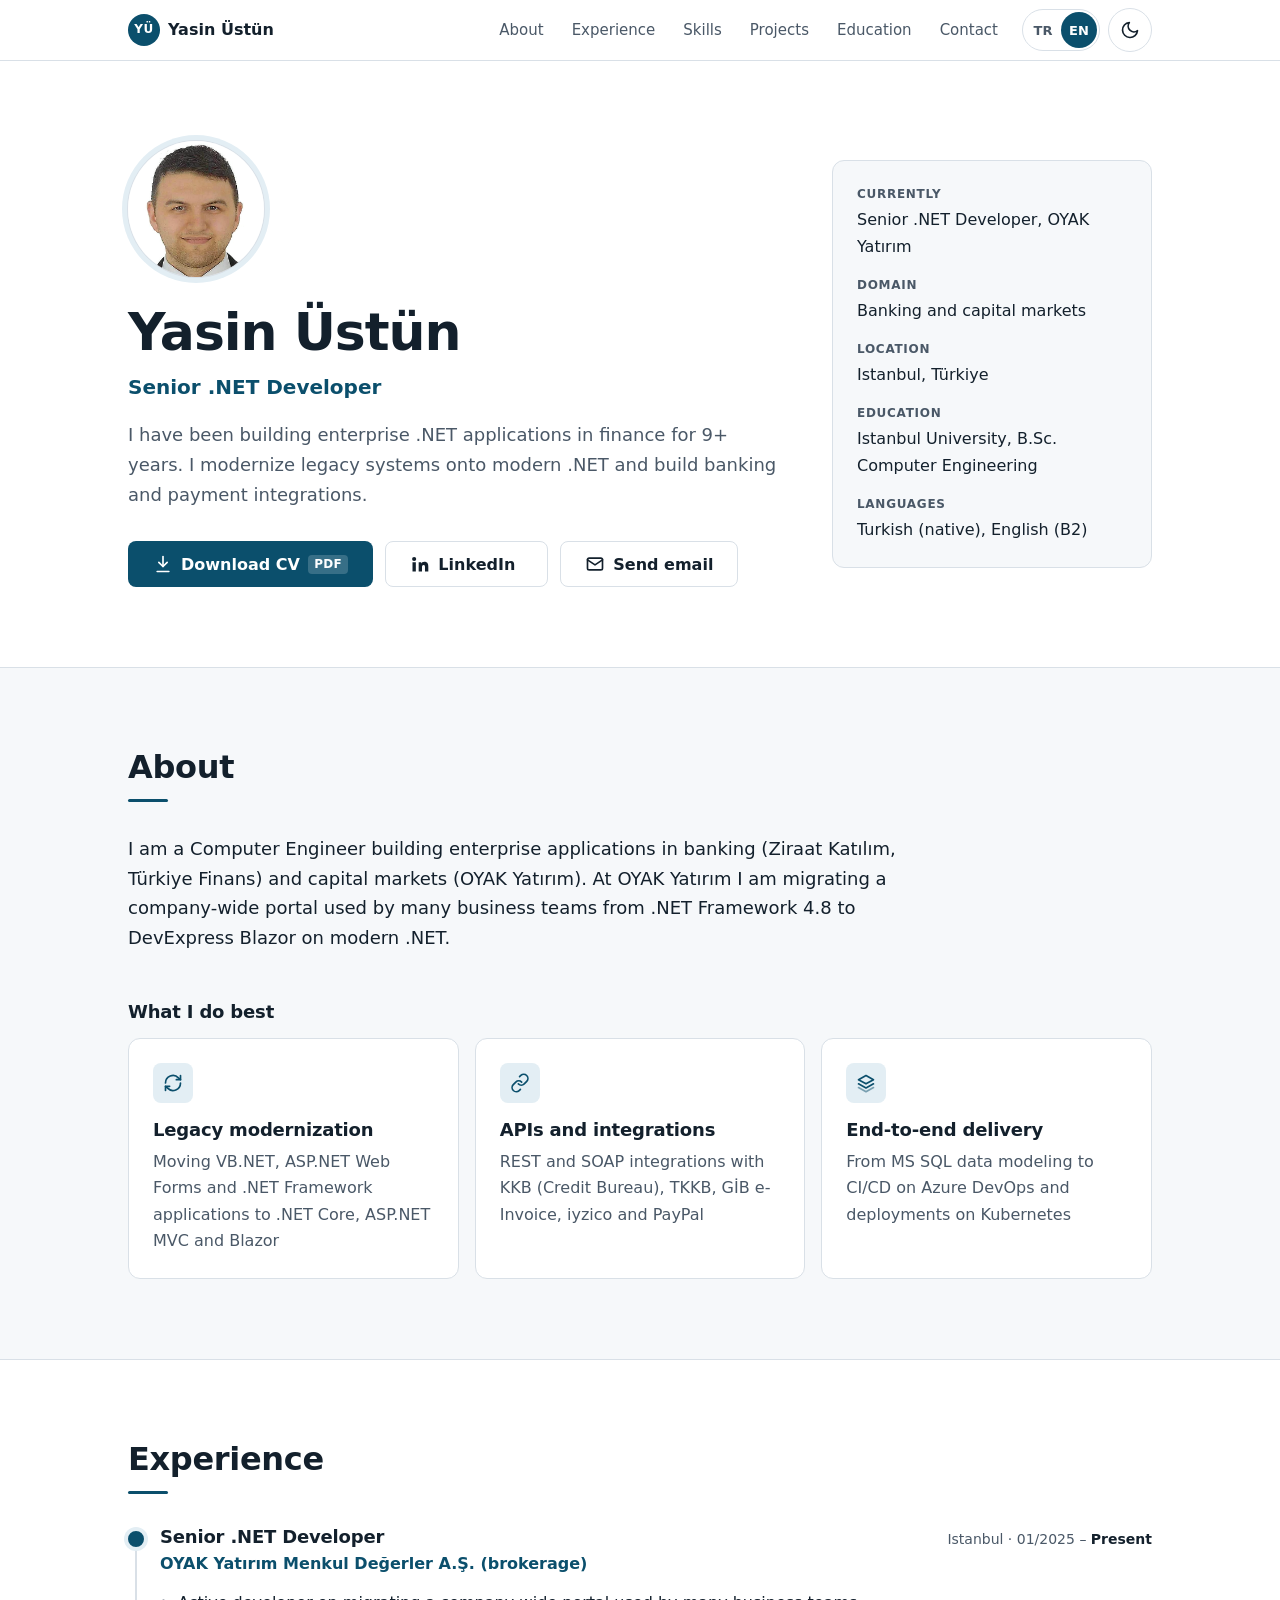
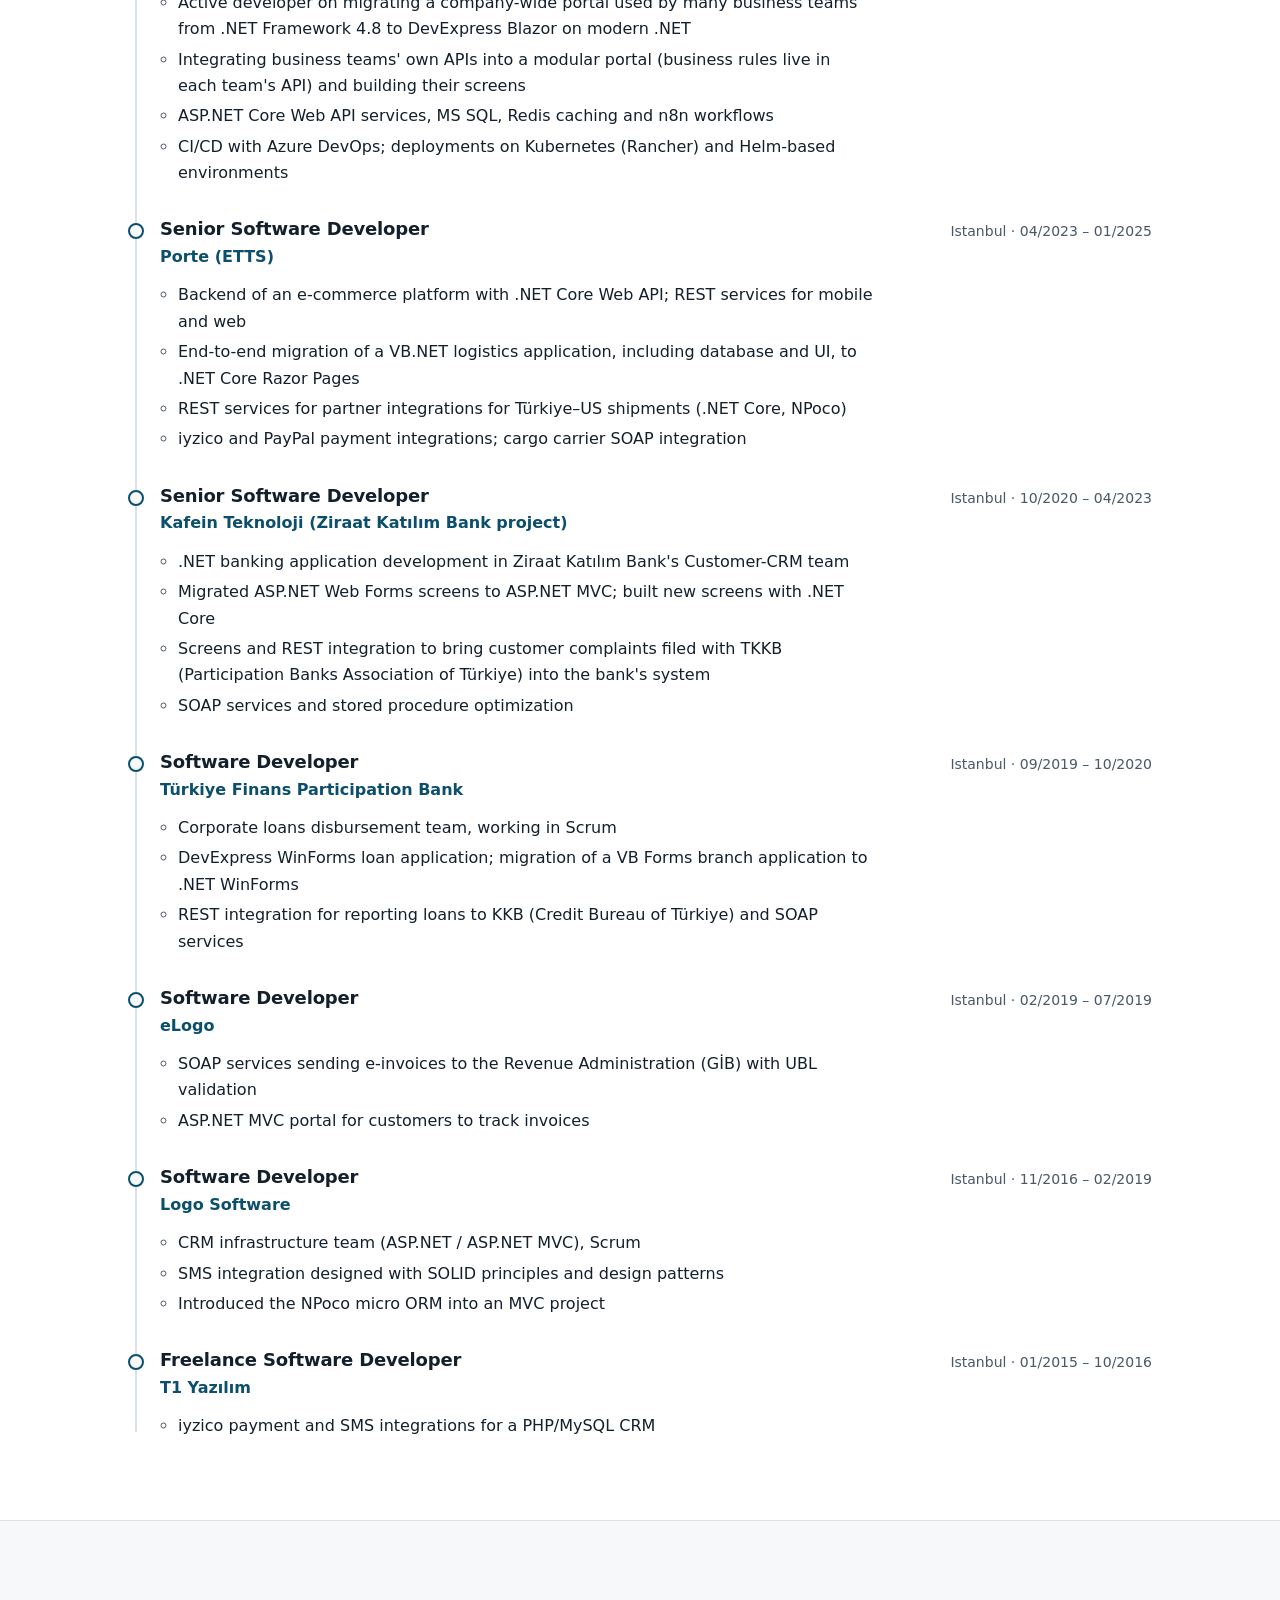
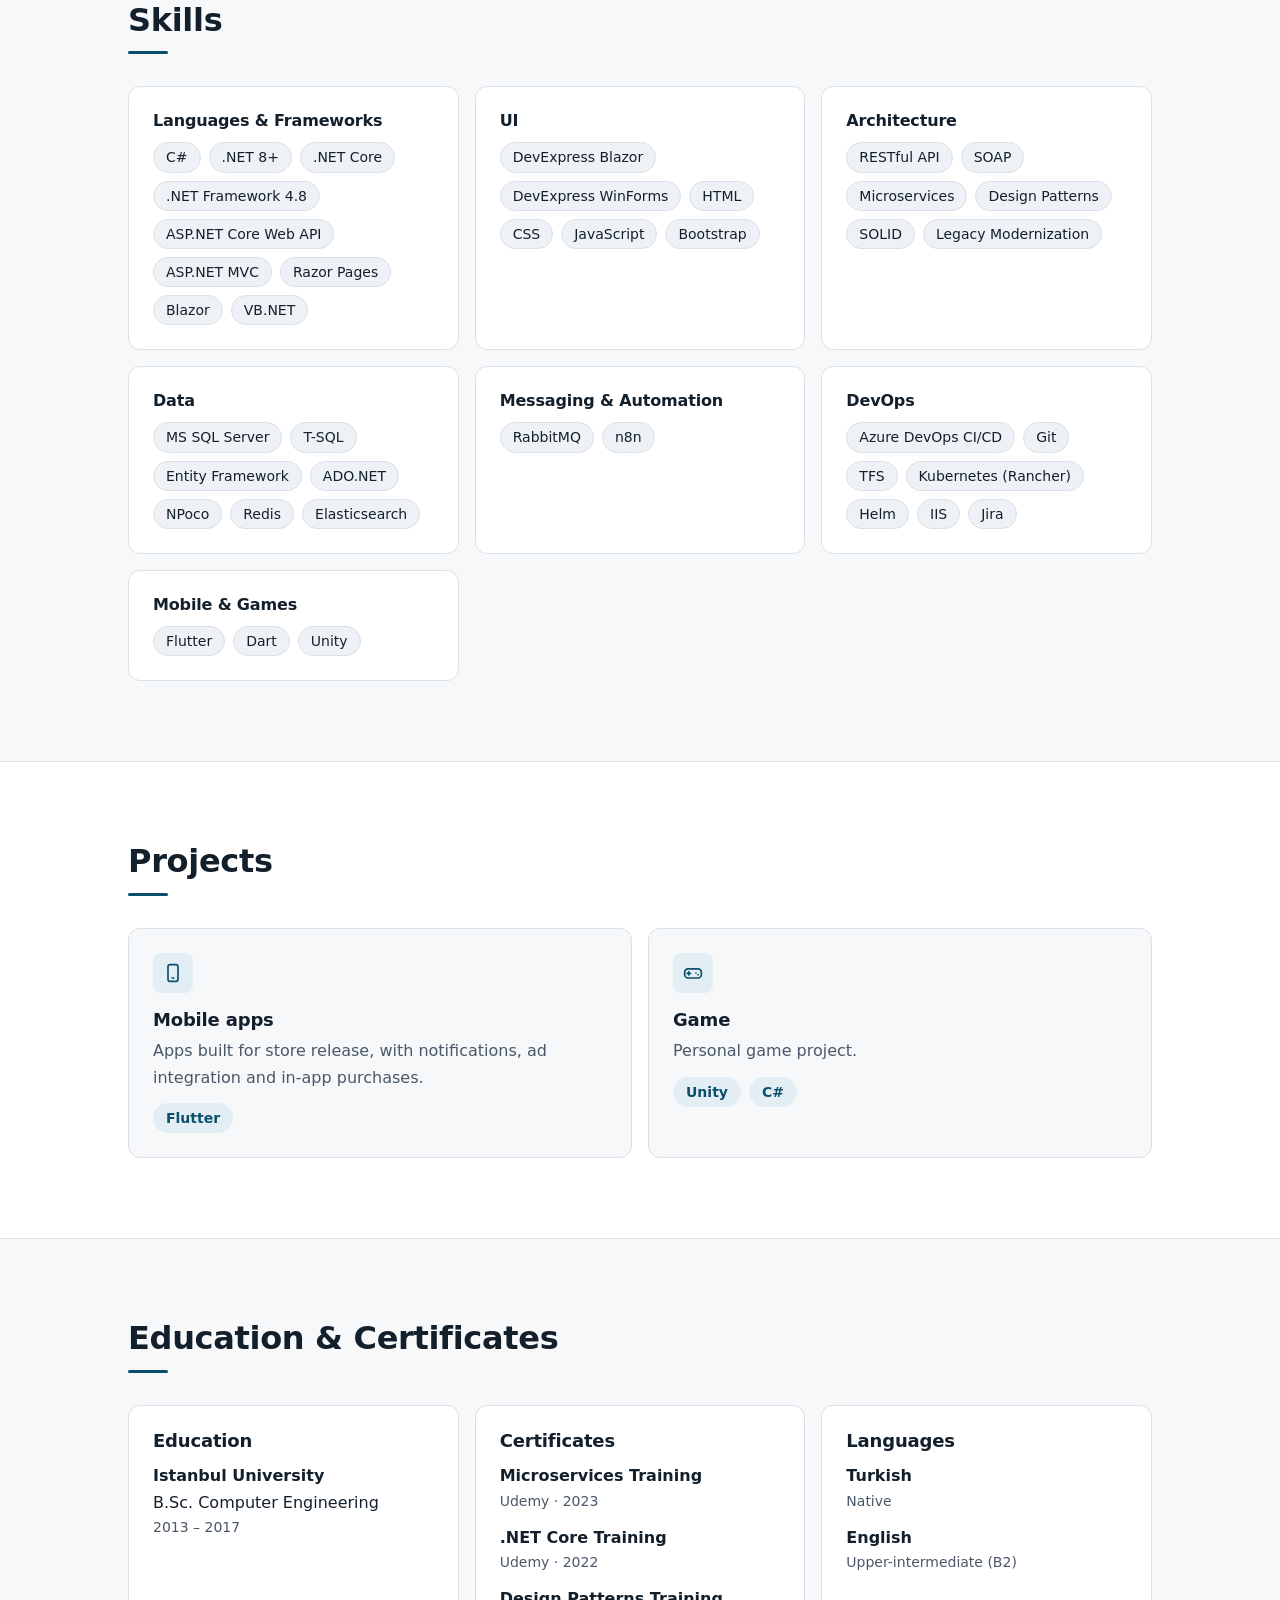
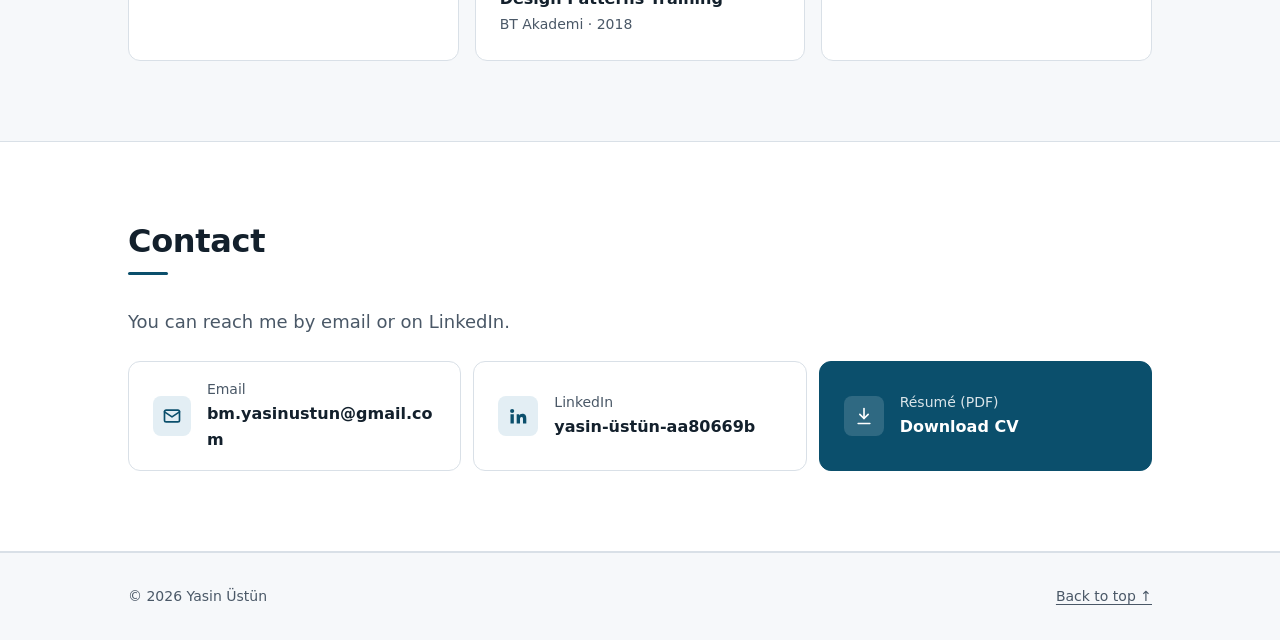
==== commit ce98350f: "İngilizce CV eklendi, EN sayfa artık EN PDF'i indiriyor - content/cv/Yasin_Ustun_CV_EN.html: TR CV'n" ====
--- a/en/index.html
+++ b/en/index.html
@@ -108,10 +108,9 @@
           <p class="hero-lead">I have been building enterprise .NET applications in finance for 9+ years. I modernize legacy systems onto modern .NET and build banking and payment integrations.</p>
 
           <div class="hero-actions">
-            <!-- English CV is not ready yet: points to the Turkish PDF. When assets/cv/Yasin_Ustun_CV_EN.pdf exists, update both CV links on this page. -->
-            <a class="btn btn-primary" href="../assets/cv/Yasin_Ustun_CV_TR.pdf" download="Yasin_Ustun_CV_TR.pdf">
+            <a class="btn btn-primary" href="../assets/cv/Yasin_Ustun_CV_EN.pdf" download="Yasin_Ustun_CV_EN.pdf">
               <svg width="20" height="20" viewBox="0 0 24 24" fill="none" stroke="currentColor" stroke-width="2" stroke-linecap="round" stroke-linejoin="round" aria-hidden="true" focusable="false"><path d="M12 3v12"/><path d="m7 10 5 5 5-5"/><path d="M5 21h14"/></svg>
-              Download CV <span class="btn-meta">PDF · Turkish</span>
+              Download CV <span class="btn-meta">PDF</span>
             </a>
             <a class="btn btn-secondary" href="https://www.linkedin.com/in/yasin-%C3%BCst%C3%BCn-aa80669b/" target="_blank" rel="noopener">
               <svg width="20" height="20" viewBox="0 0 24 24" fill="currentColor" aria-hidden="true" focusable="false"><path d="M4.98 3.5a2.5 2.5 0 1 1 0 5 2.5 2.5 0 0 1 0-5ZM3 9.75h4V21H3V9.75Zm6.5 0h3.83v1.54h.06c.53-1 1.84-2.06 3.79-2.06 4.05 0 4.8 2.67 4.8 6.13V21h-4v-4.98c0-1.19-.02-2.72-1.66-2.72-1.66 0-1.91 1.3-1.91 2.64V21h-4V9.75Z"/></svg>
@@ -407,9 +406,9 @@
             </a>
           </li>
           <li>
-            <a class="contact-link contact-link--primary" href="../assets/cv/Yasin_Ustun_CV_TR.pdf" download="Yasin_Ustun_CV_TR.pdf">
+            <a class="contact-link contact-link--primary" href="../assets/cv/Yasin_Ustun_CV_EN.pdf" download="Yasin_Ustun_CV_EN.pdf">
               <span class="card-icon" aria-hidden="true"><svg width="20" height="20" viewBox="0 0 24 24" fill="none" stroke="currentColor" stroke-width="2" stroke-linecap="round" stroke-linejoin="round" focusable="false"><path d="M12 3v12"/><path d="m7 10 5 5 5-5"/><path d="M5 21h14"/></svg></span>
-              <span class="contact-text"><span class="contact-label">Résumé (PDF, Turkish)</span><span class="contact-value">Download CV</span></span>
+              <span class="contact-text"><span class="contact-label">Résumé (PDF)</span><span class="contact-value">Download CV</span></span>
             </a>
           </li>
         </ul>
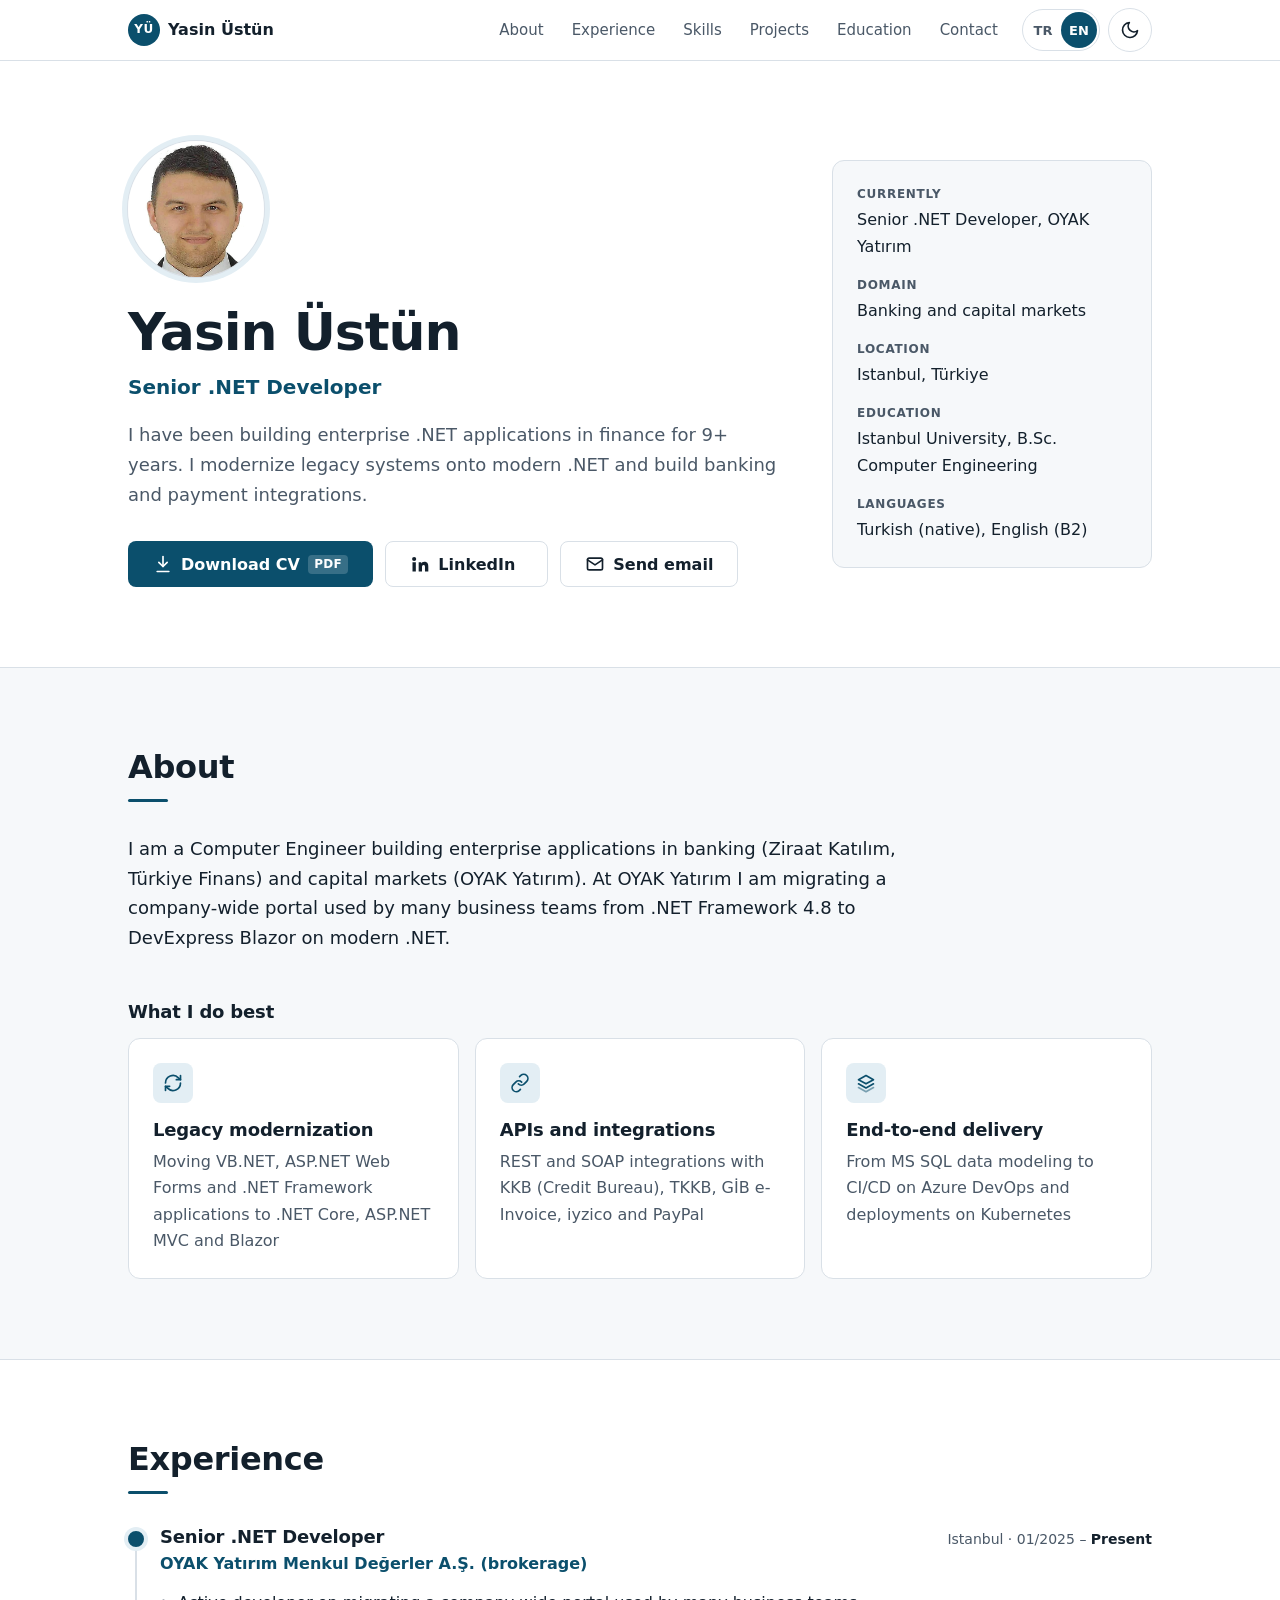
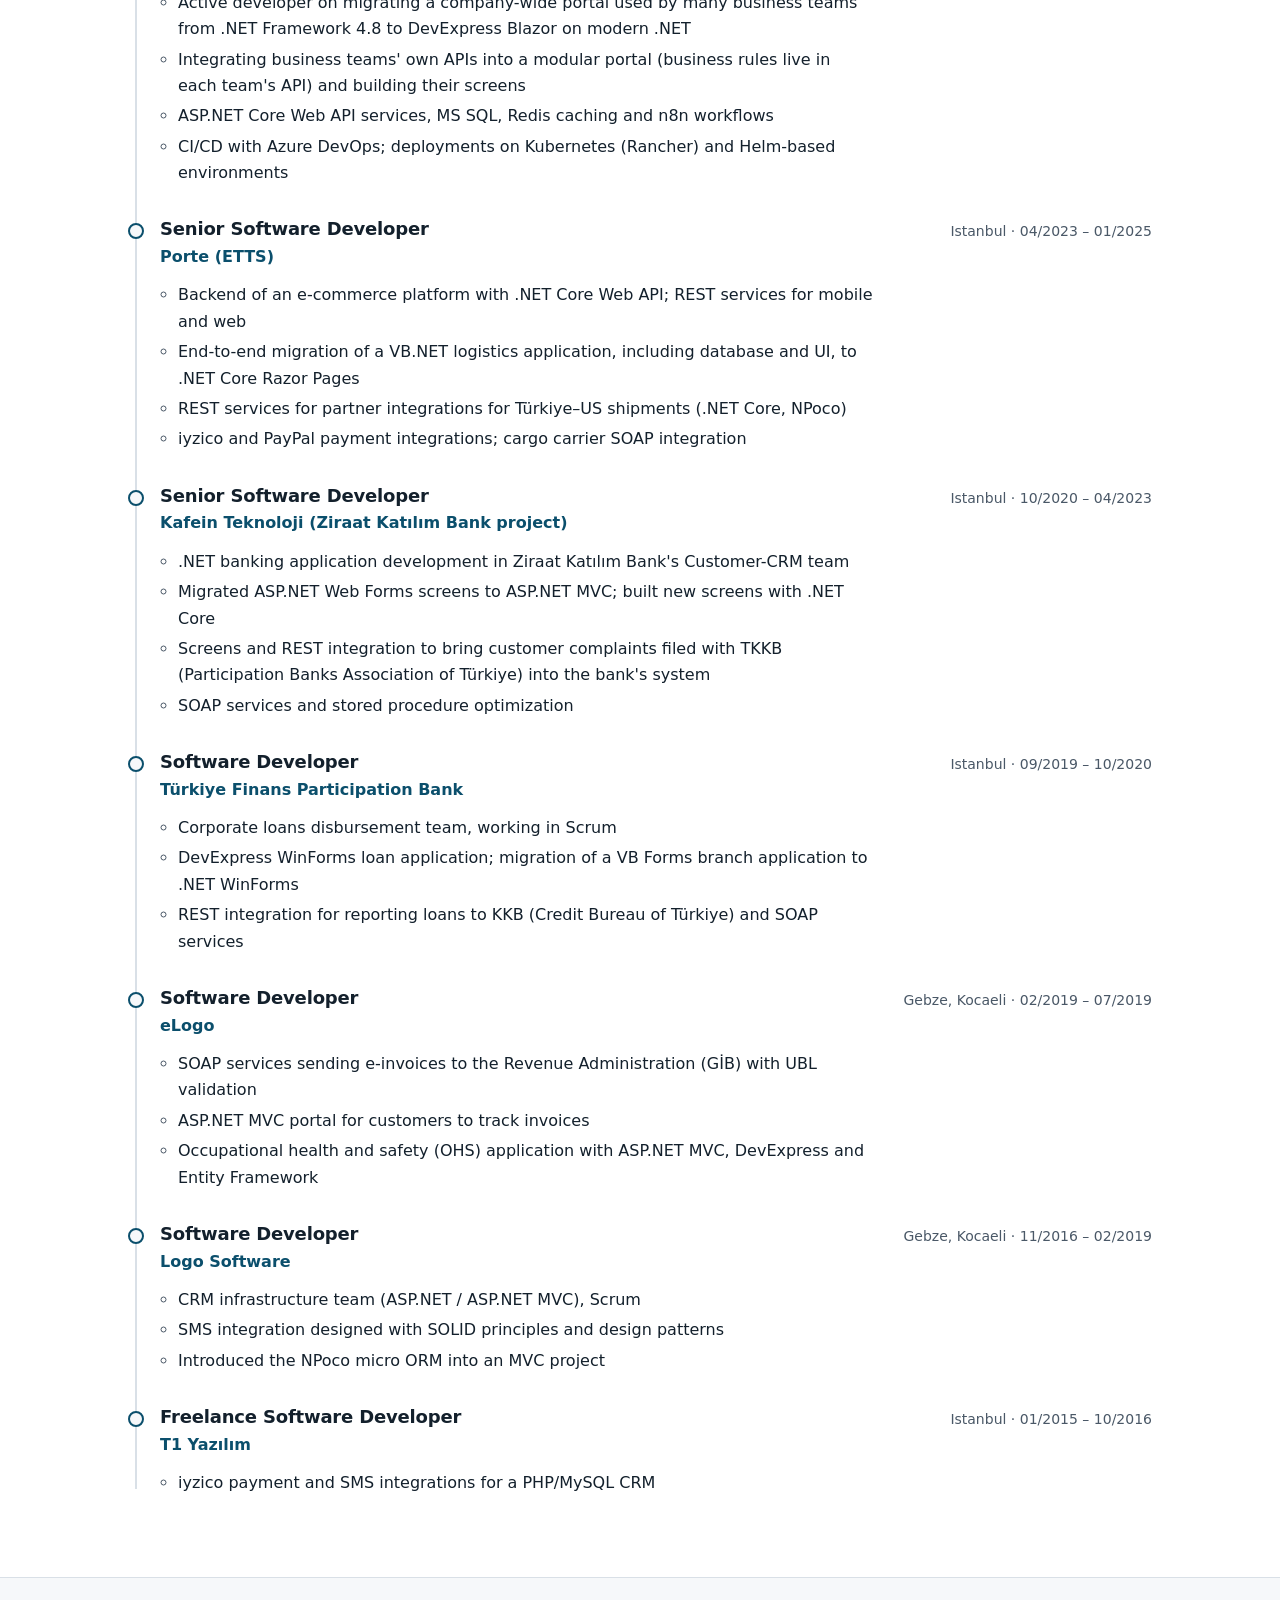
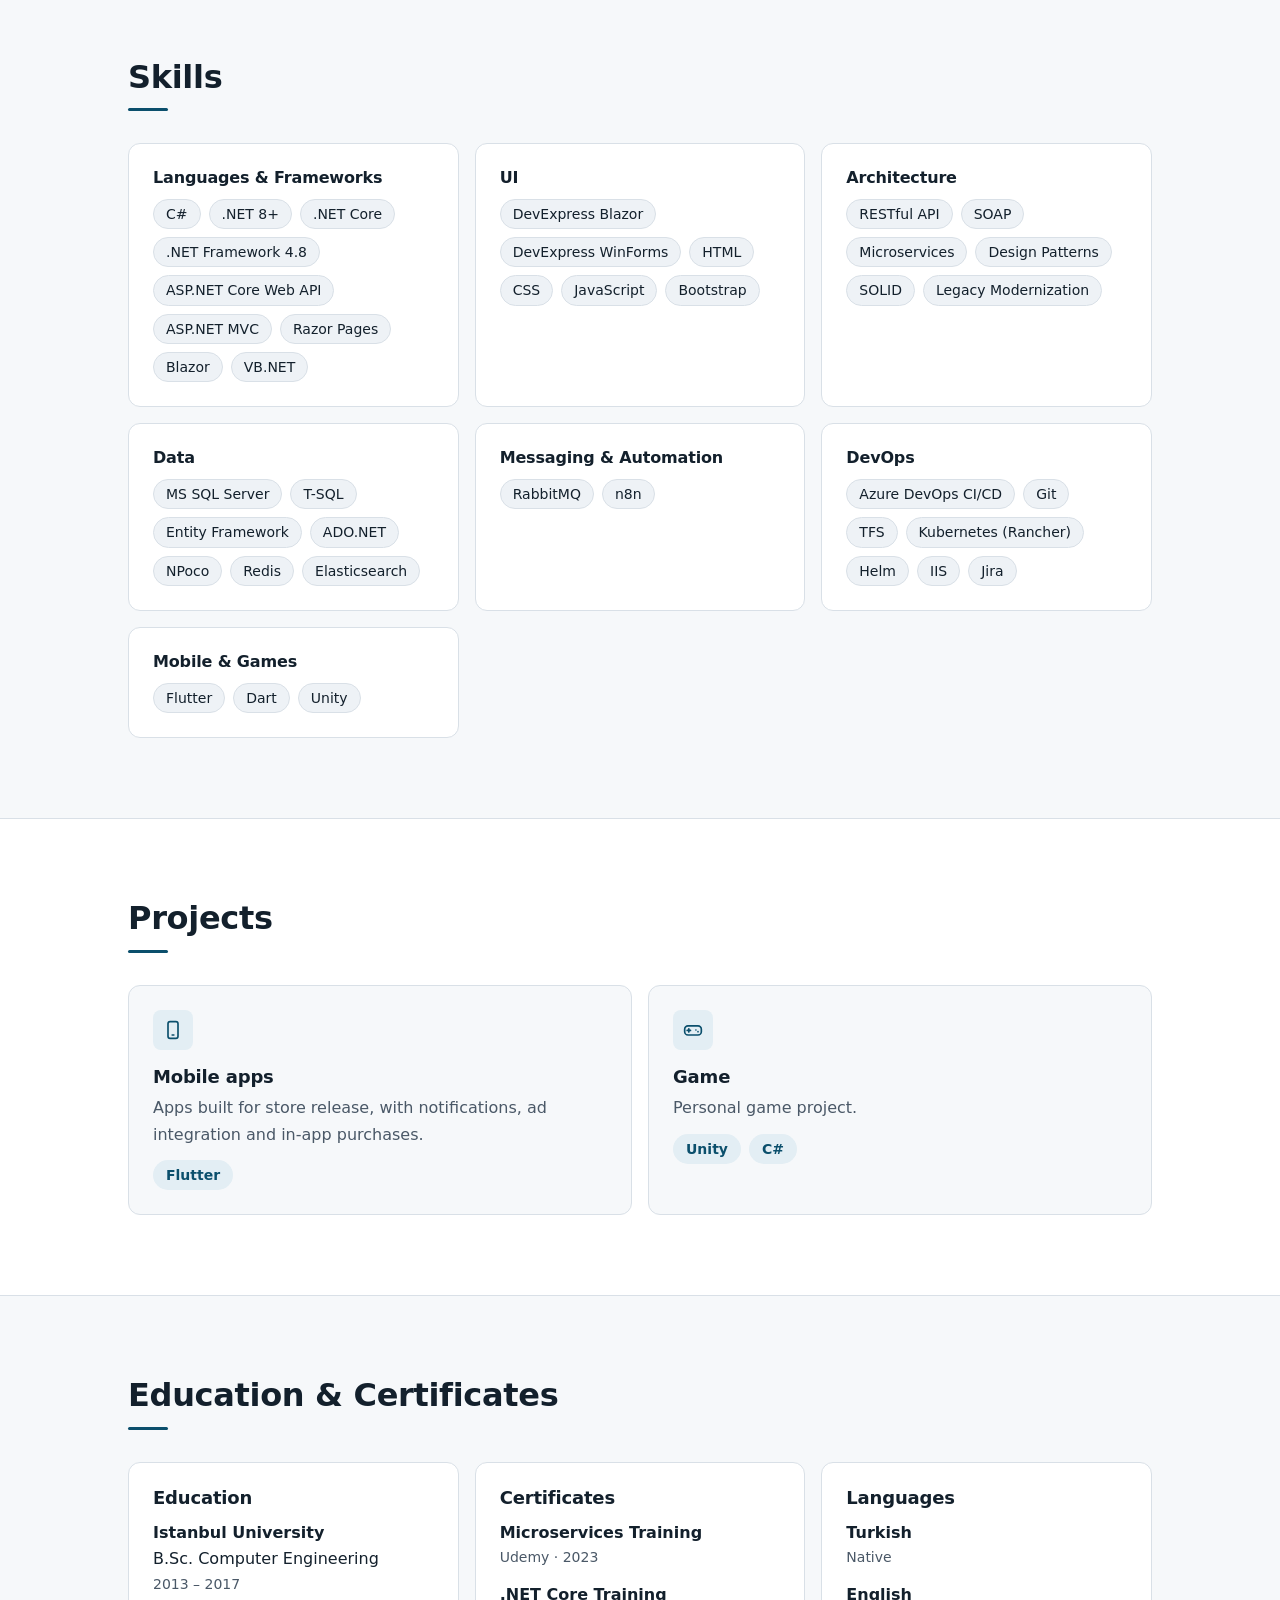
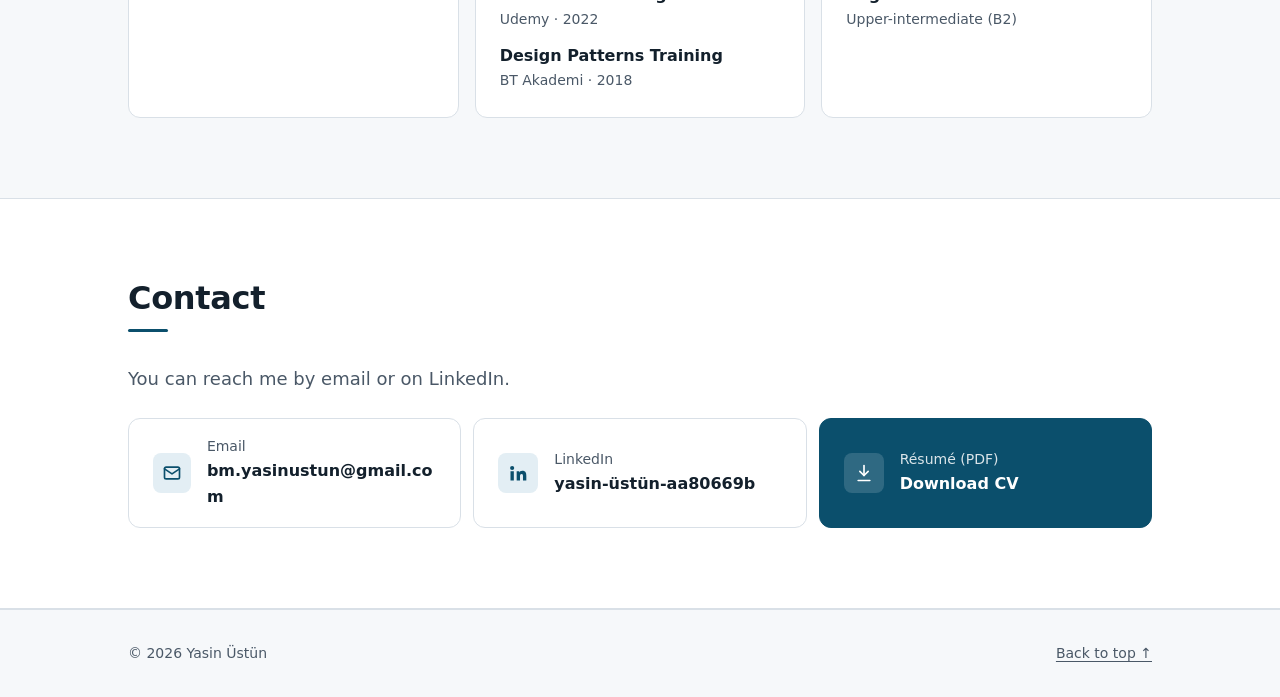
==== commit df9d205b: "CV güncellemesi: eLogo ve Logo konumu, eLogo İSG projesi - eLogo ve Logo Yazılım konumu: İstanbul ->" ====
--- a/en/index.html
+++ b/en/index.html
@@ -246,11 +246,12 @@
               <div class="job-head">
                 <h3 class="job-title">Software Developer</h3>
                 <p class="job-company">eLogo</p>
-                <p class="job-meta">Istanbul · <time datetime="2019-02">02/2019</time> – <time datetime="2019-07">07/2019</time></p>
+                <p class="job-meta">Gebze, Kocaeli · <time datetime="2019-02">02/2019</time> – <time datetime="2019-07">07/2019</time></p>
               </div>
               <ul class="job-points">
                 <li>SOAP services sending e-invoices to the Revenue Administration (GİB) with UBL validation</li>
                 <li>ASP.NET MVC portal for customers to track invoices</li>
+                <li>Occupational health and safety (OHS) application with ASP.NET MVC, DevExpress and Entity Framework</li>
               </ul>
             </article>
           </li>
@@ -259,7 +260,7 @@
               <div class="job-head">
                 <h3 class="job-title">Software Developer</h3>
                 <p class="job-company">Logo Software</p>
-                <p class="job-meta">Istanbul · <time datetime="2016-11">11/2016</time> – <time datetime="2019-02">02/2019</time></p>
+                <p class="job-meta">Gebze, Kocaeli · <time datetime="2016-11">11/2016</time> – <time datetime="2019-02">02/2019</time></p>
               </div>
               <ul class="job-points">
                 <li>CRM infrastructure team (ASP.NET / ASP.NET MVC), Scrum</li>
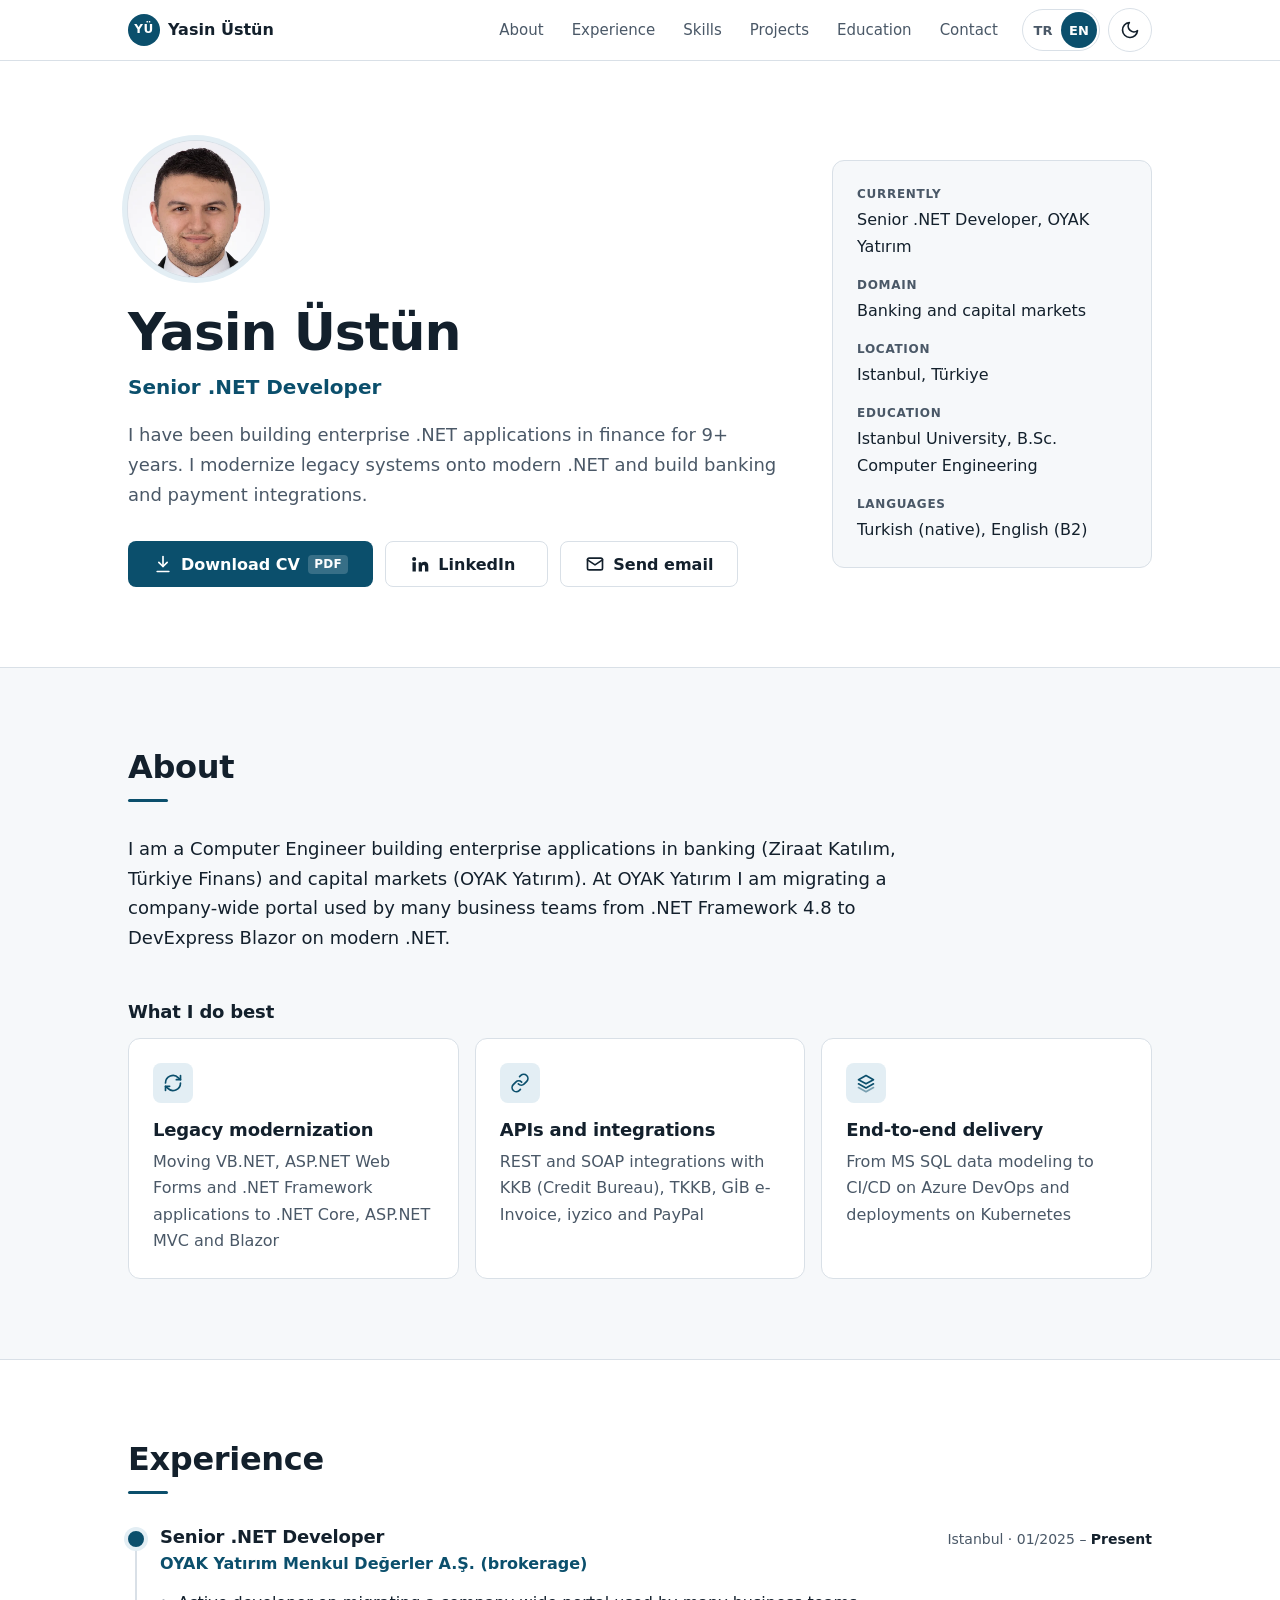
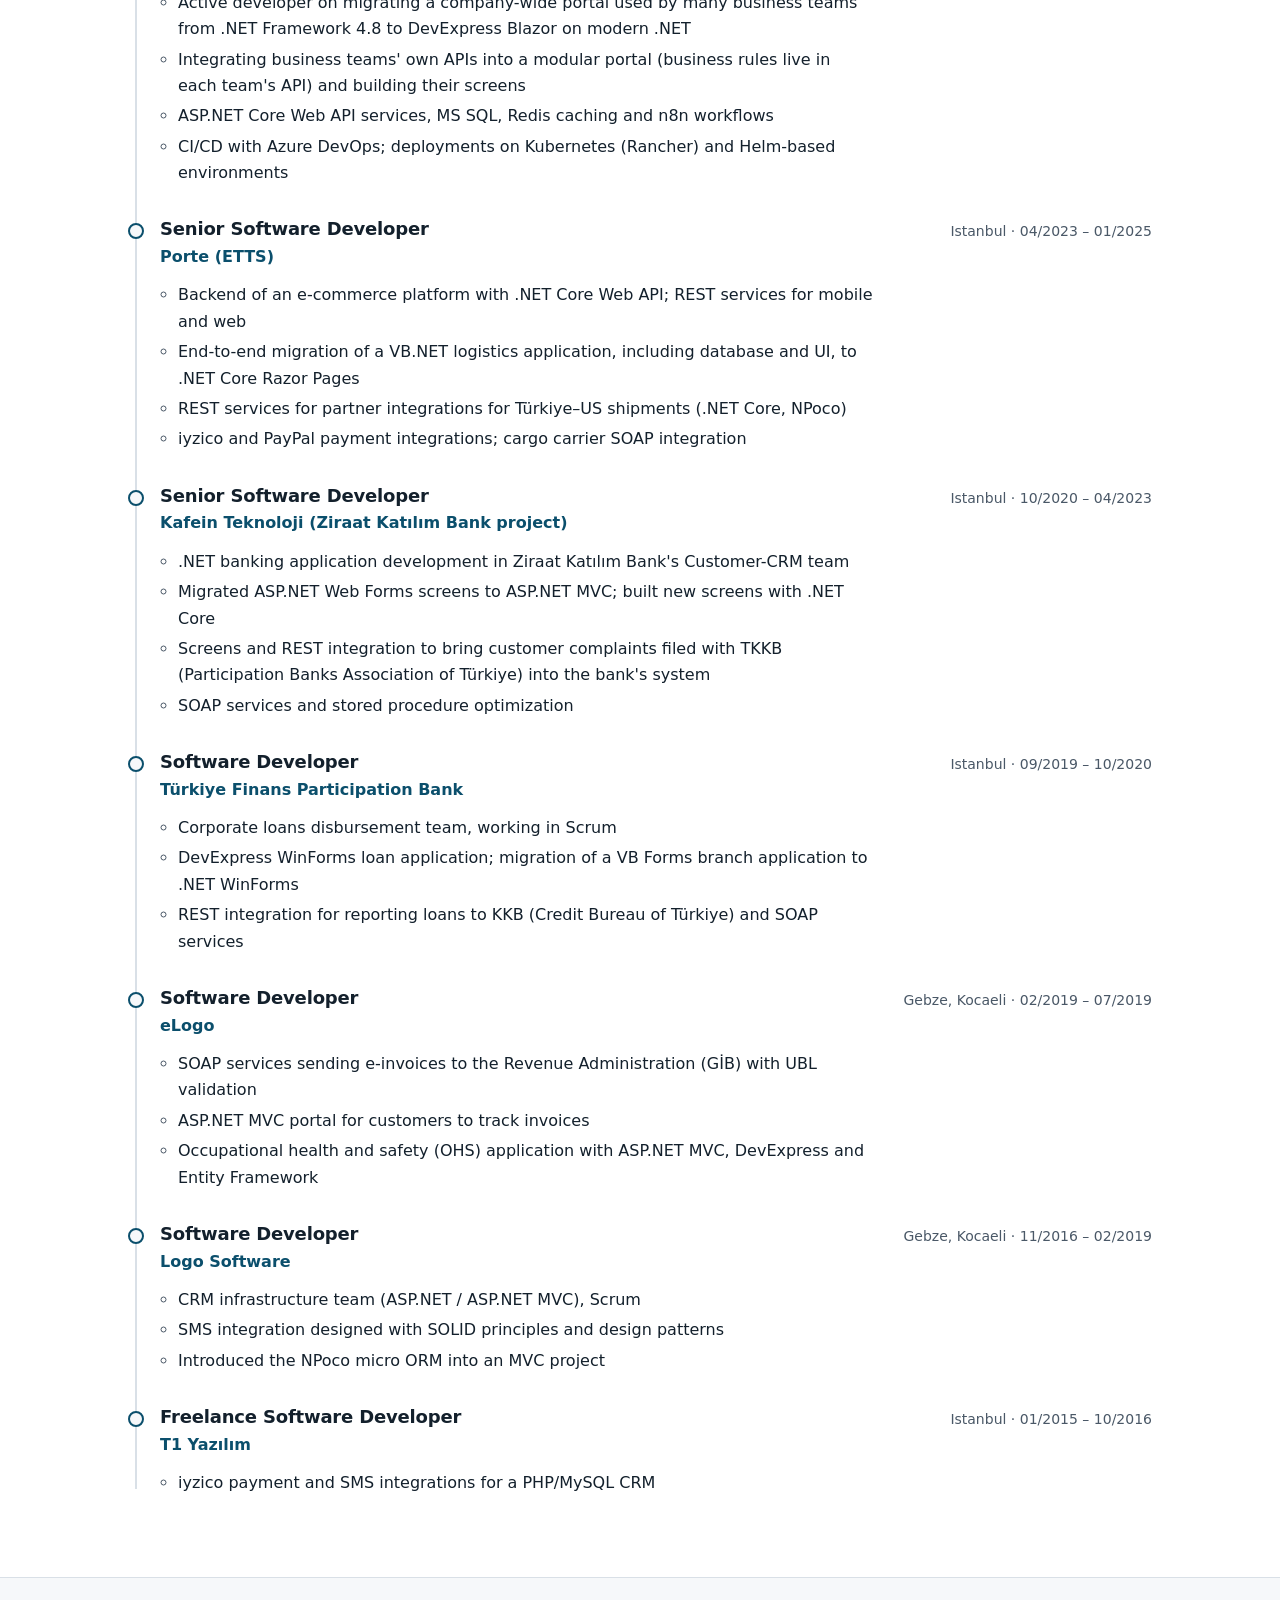
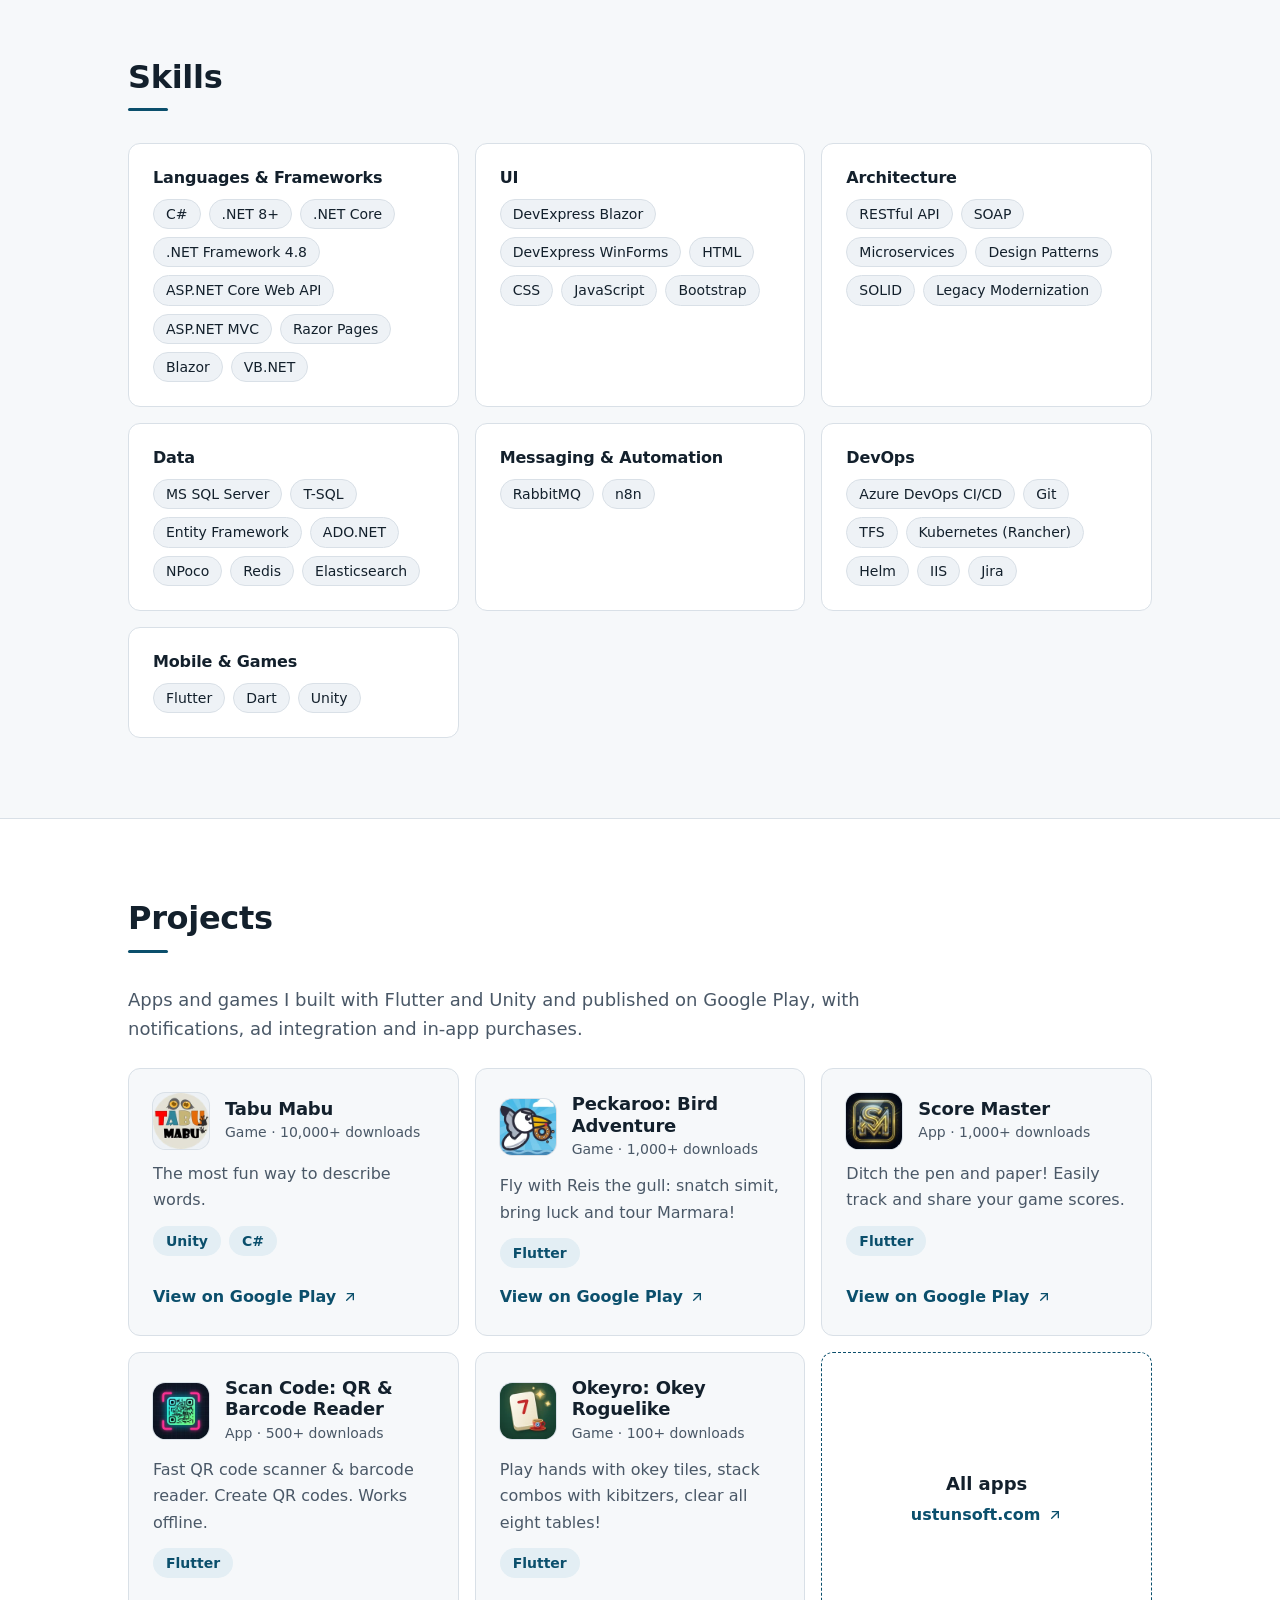
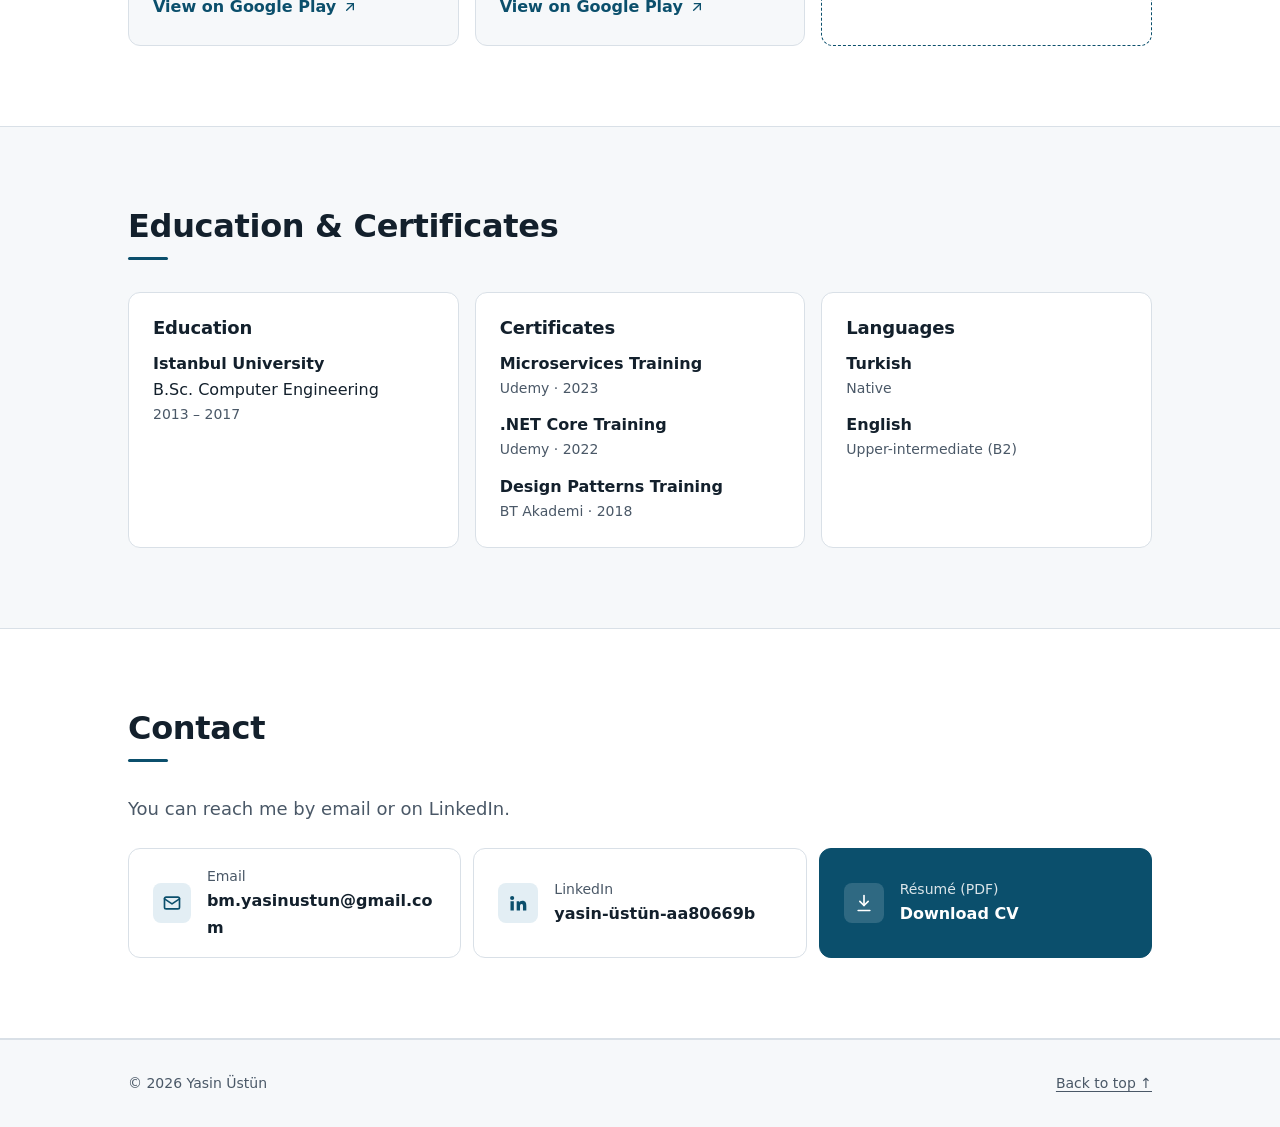
==== commit e745edb8: "Projeler: Google Play'deki 5 uygulama/oyun kart olarak eklendi - Tabu Mabu (Unity, C#), Peckaroo, Sc" ====
--- a/en/index.html
+++ b/en/index.html
@@ -340,18 +340,74 @@
     <section class="section section--alt" id="projects" aria-labelledby="projects-title">
       <div class="container">
         <h2 class="section-title" id="projects-title">Projects</h2>
-        <ul class="cards cards-2">
-          <li class="card">
-            <span class="card-icon" aria-hidden="true"><svg width="20" height="20" viewBox="0 0 24 24" fill="none" stroke="currentColor" stroke-width="2" stroke-linecap="round" stroke-linejoin="round" focusable="false"><rect x="6" y="2" width="12" height="20" rx="2.5"/><path d="M11 18h2"/></svg></span>
-            <h3>Mobile apps</h3>
-            <p>Apps built for store release, with notifications, ad integration and in-app purchases.</p>
+        <p class="section-lead">Apps and games I built with Flutter and Unity and published on Google Play, with notifications, ad integration and in-app purchases.</p>
+        <ul class="cards cards-2 cards-3">
+          <li class="card app-card">
+            <div class="app-head">
+              <img class="app-icon" src="../assets/img/apps/tabu-mabu.webp" width="144" height="144" alt="" loading="lazy" decoding="async">
+              <div>
+                <h3>Tabu Mabu</h3>
+                <p class="app-meta">Game · 10,000+ downloads</p>
+              </div>
+            </div>
+            <p>The most fun way to describe words.</p>
+            <ul class="chips chips-accent"><li>Unity</li><li>C#</li></ul>
+            <a class="app-link" href="https://play.google.com/store/apps/details?id=com.ustunsoft.tabumabu" target="_blank" rel="noopener">View on Google Play<span class="sr-only">: Tabu Mabu (opens in a new tab)</span><svg width="16" height="16" viewBox="0 0 24 24" fill="none" stroke="currentColor" stroke-width="2" stroke-linecap="round" stroke-linejoin="round" aria-hidden="true" focusable="false"><path d="M7 17 17 7"/><path d="M8 7h9v9"/></svg></a>
+          </li>
+          <li class="card app-card">
+            <div class="app-head">
+              <img class="app-icon" src="../assets/img/apps/peckaroo.webp" width="144" height="144" alt="" loading="lazy" decoding="async">
+              <div>
+                <h3>Peckaroo: Bird Adventure</h3>
+                <p class="app-meta">Game · 1,000+ downloads</p>
+              </div>
+            </div>
+            <p>Fly with Reis the gull: snatch simit, bring luck and tour Marmara!</p>
             <ul class="chips chips-accent"><li>Flutter</li></ul>
-          </li>
-          <li class="card">
-            <span class="card-icon" aria-hidden="true"><svg width="20" height="20" viewBox="0 0 24 24" fill="none" stroke="currentColor" stroke-width="2" stroke-linecap="round" stroke-linejoin="round" focusable="false"><rect x="2" y="7" width="20" height="11" rx="4"/><path d="M7 10.5v4M5 12.5h4"/><path d="M15.5 12h.01M18 14h.01"/></svg></span>
-            <h3>Game</h3>
-            <p>Personal game project.</p>
-            <ul class="chips chips-accent"><li>Unity</li><li>C#</li></ul>
+            <a class="app-link" href="https://play.google.com/store/apps/details?id=com.ustunsoft.peckaroo" target="_blank" rel="noopener">View on Google Play<span class="sr-only">: Peckaroo (opens in a new tab)</span><svg width="16" height="16" viewBox="0 0 24 24" fill="none" stroke="currentColor" stroke-width="2" stroke-linecap="round" stroke-linejoin="round" aria-hidden="true" focusable="false"><path d="M7 17 17 7"/><path d="M8 7h9v9"/></svg></a>
+          </li>
+          <li class="card app-card">
+            <div class="app-head">
+              <img class="app-icon" src="../assets/img/apps/score-master.webp" width="144" height="144" alt="" loading="lazy" decoding="async">
+              <div>
+                <h3>Score Master</h3>
+                <p class="app-meta">App · 1,000+ downloads</p>
+              </div>
+            </div>
+            <p>Ditch the pen and paper! Easily track and share your game scores.</p>
+            <ul class="chips chips-accent"><li>Flutter</li></ul>
+            <a class="app-link" href="https://play.google.com/store/apps/details?id=com.ustunsoft.scoremaster" target="_blank" rel="noopener">View on Google Play<span class="sr-only">: Score Master (opens in a new tab)</span><svg width="16" height="16" viewBox="0 0 24 24" fill="none" stroke="currentColor" stroke-width="2" stroke-linecap="round" stroke-linejoin="round" aria-hidden="true" focusable="false"><path d="M7 17 17 7"/><path d="M8 7h9v9"/></svg></a>
+          </li>
+          <li class="card app-card">
+            <div class="app-head">
+              <img class="app-icon" src="../assets/img/apps/scancode.webp" width="144" height="144" alt="" loading="lazy" decoding="async">
+              <div>
+                <h3>Scan Code: QR &amp; Barcode Reader</h3>
+                <p class="app-meta">App · 500+ downloads</p>
+              </div>
+            </div>
+            <p>Fast QR code scanner &amp; barcode reader. Create QR codes. Works offline.</p>
+            <ul class="chips chips-accent"><li>Flutter</li></ul>
+            <a class="app-link" href="https://play.google.com/store/apps/details?id=com.ustunsoft.scancode" target="_blank" rel="noopener">View on Google Play<span class="sr-only">: Scan Code (opens in a new tab)</span><svg width="16" height="16" viewBox="0 0 24 24" fill="none" stroke="currentColor" stroke-width="2" stroke-linecap="round" stroke-linejoin="round" aria-hidden="true" focusable="false"><path d="M7 17 17 7"/><path d="M8 7h9v9"/></svg></a>
+          </li>
+          <li class="card app-card">
+            <div class="app-head">
+              <img class="app-icon" src="../assets/img/apps/okeyro.webp" width="144" height="144" alt="" loading="lazy" decoding="async">
+              <div>
+                <h3>Okeyro: Okey Roguelike</h3>
+                <p class="app-meta">Game · 100+ downloads</p>
+              </div>
+            </div>
+            <p>Play hands with okey tiles, stack combos with kibitzers, clear all eight tables!</p>
+            <ul class="chips chips-accent"><li>Flutter</li></ul>
+            <a class="app-link" href="https://play.google.com/store/apps/details?id=com.ustunsoft.okeyro" target="_blank" rel="noopener">View on Google Play<span class="sr-only">: Okeyro (opens in a new tab)</span><svg width="16" height="16" viewBox="0 0 24 24" fill="none" stroke="currentColor" stroke-width="2" stroke-linecap="round" stroke-linejoin="round" aria-hidden="true" focusable="false"><path d="M7 17 17 7"/><path d="M8 7h9v9"/></svg></a>
+          </li>
+          <li class="card app-card app-card--more">
+            <a class="app-more-link" href="https://ustunsoft.com/en/apps/" target="_blank" rel="noopener">
+              <span class="app-more-title">All apps</span>
+              <span class="app-more-sub">ustunsoft.com <svg width="16" height="16" viewBox="0 0 24 24" fill="none" stroke="currentColor" stroke-width="2" stroke-linecap="round" stroke-linejoin="round" aria-hidden="true" focusable="false"><path d="M7 17 17 7"/><path d="M8 7h9v9"/></svg></span>
+              <span class="sr-only"> (opens in a new tab)</span>
+            </a>
           </li>
         </ul>
       </div>
--- a/css/style.css
+++ b/css/style.css
@@ -656,6 +656,91 @@
   color: var(--accent);
 }
 
+/* Proje kartları (yayınlanmış uygulamalar) */
+.app-card {
+  display: flex;
+  flex-direction: column;
+}
+
+.app-head {
+  display: flex;
+  align-items: center;
+  gap: var(--space-4);
+  margin-bottom: var(--space-1);
+}
+
+.app-icon {
+  flex-shrink: 0;
+  width: 3.5rem;
+  height: 3.5rem;
+  border-radius: 22%;
+  background: var(--surface-2);
+  box-shadow: 0 0 0 1px var(--border);
+}
+
+.card .app-meta {
+  margin-top: 0.125rem;
+  font-size: var(--fs-sm);
+}
+
+.app-link {
+  display: inline-flex;
+  align-items: center;
+  gap: 0.375rem;
+  align-self: flex-start;
+  margin-top: auto;
+  padding-top: var(--space-4);
+  font-weight: 600;
+  text-decoration: none;
+}
+
+.app-link:hover {
+  text-decoration: underline;
+}
+
+.app-card--more {
+  padding: 0;
+  border-style: dashed;
+  border-color: var(--accent);
+  background: transparent;
+}
+
+.section--alt .app-card--more {
+  background: transparent;
+}
+
+.app-more-link {
+  display: flex;
+  flex-direction: column;
+  align-items: center;
+  justify-content: center;
+  gap: var(--space-1);
+  flex: 1 1 auto;
+  min-height: 7rem;
+  padding: var(--space-5);
+  border-radius: inherit;
+  text-align: center;
+  text-decoration: none;
+  transition: background-color var(--transition);
+}
+
+.app-more-link:hover {
+  background: var(--accent-soft);
+}
+
+.app-more-title {
+  color: var(--text);
+  font-size: var(--fs-md);
+  font-weight: 700;
+}
+
+.app-more-sub {
+  display: inline-flex;
+  align-items: center;
+  gap: 0.375rem;
+  font-weight: 600;
+}
+
 @media (min-width: 40em) {
   .cards-2 {
     grid-template-columns: repeat(2, minmax(0, 1fr));
@@ -842,6 +927,7 @@
 }
 
 /* 12) İletişim ------------------------------------------------------------ */
+.section-lead,
 .contact-lead {
   max-width: var(--measure);
   margin-bottom: var(--space-5);
